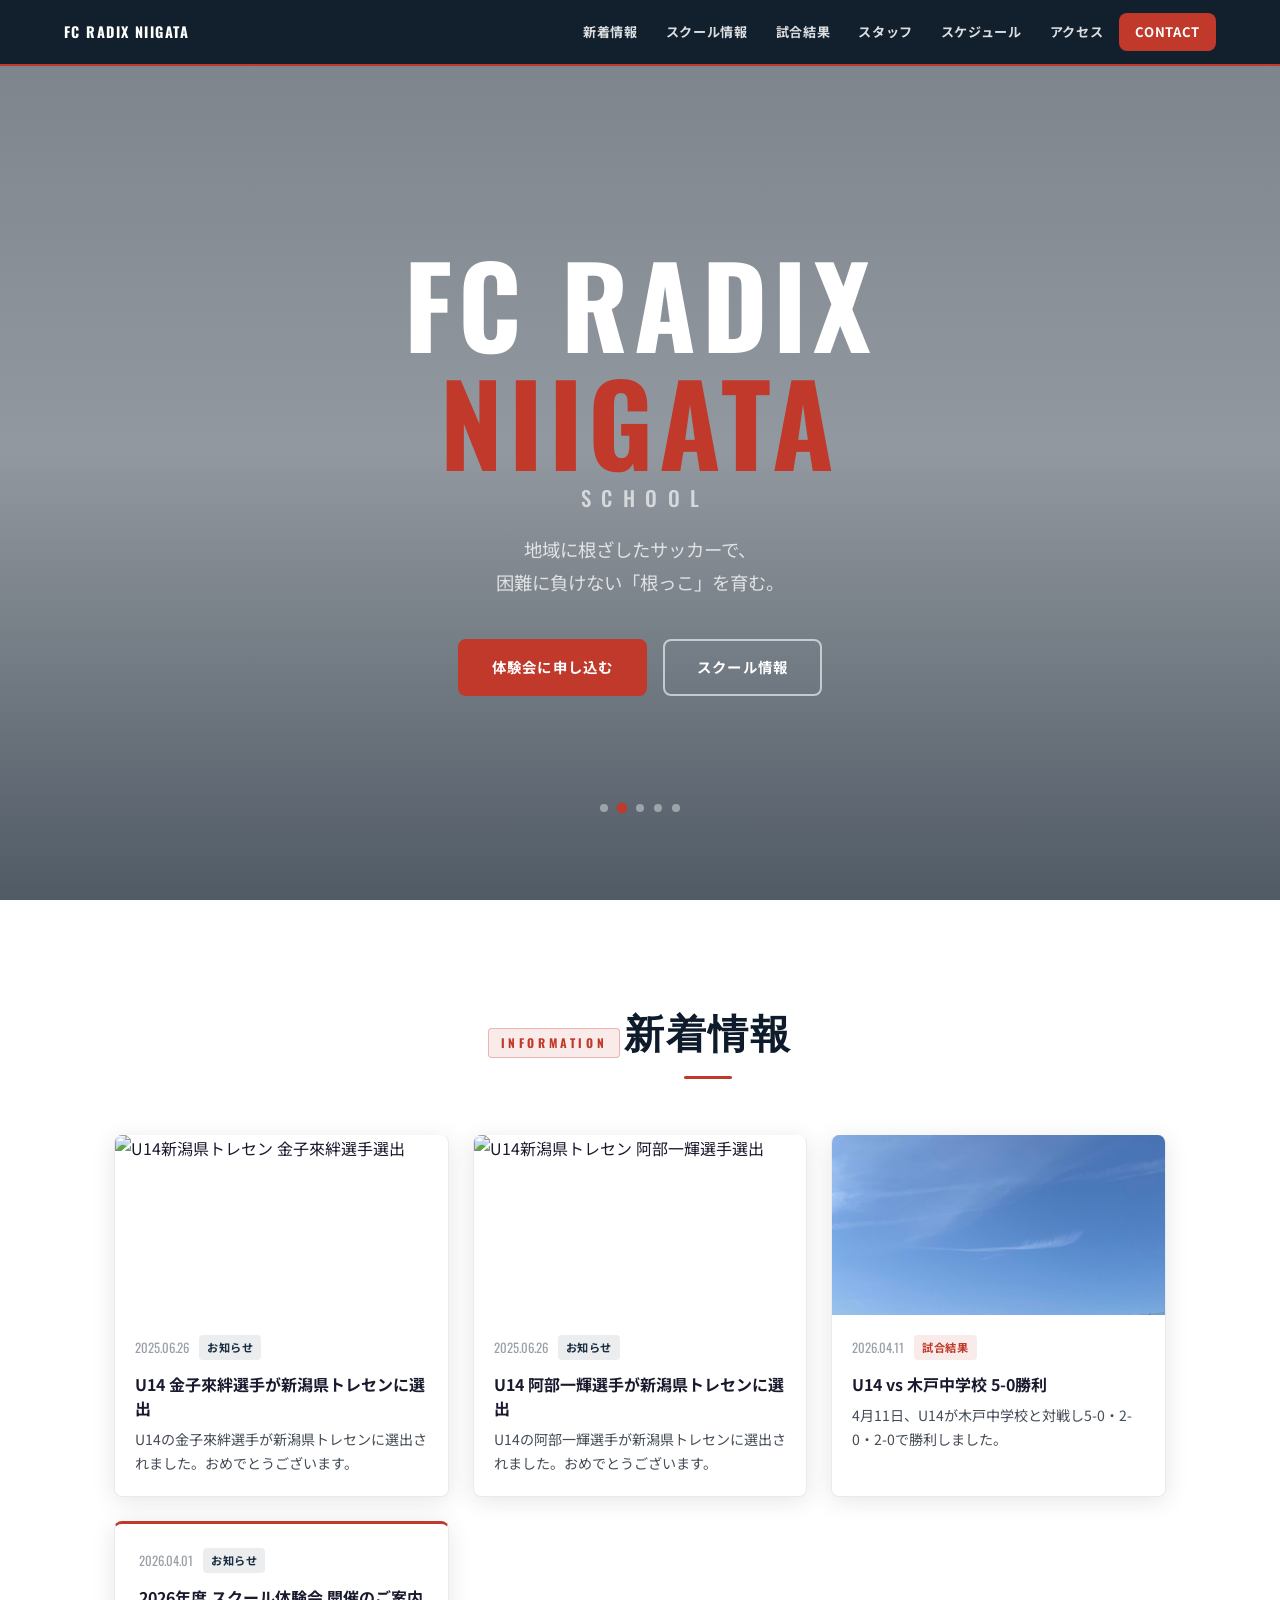
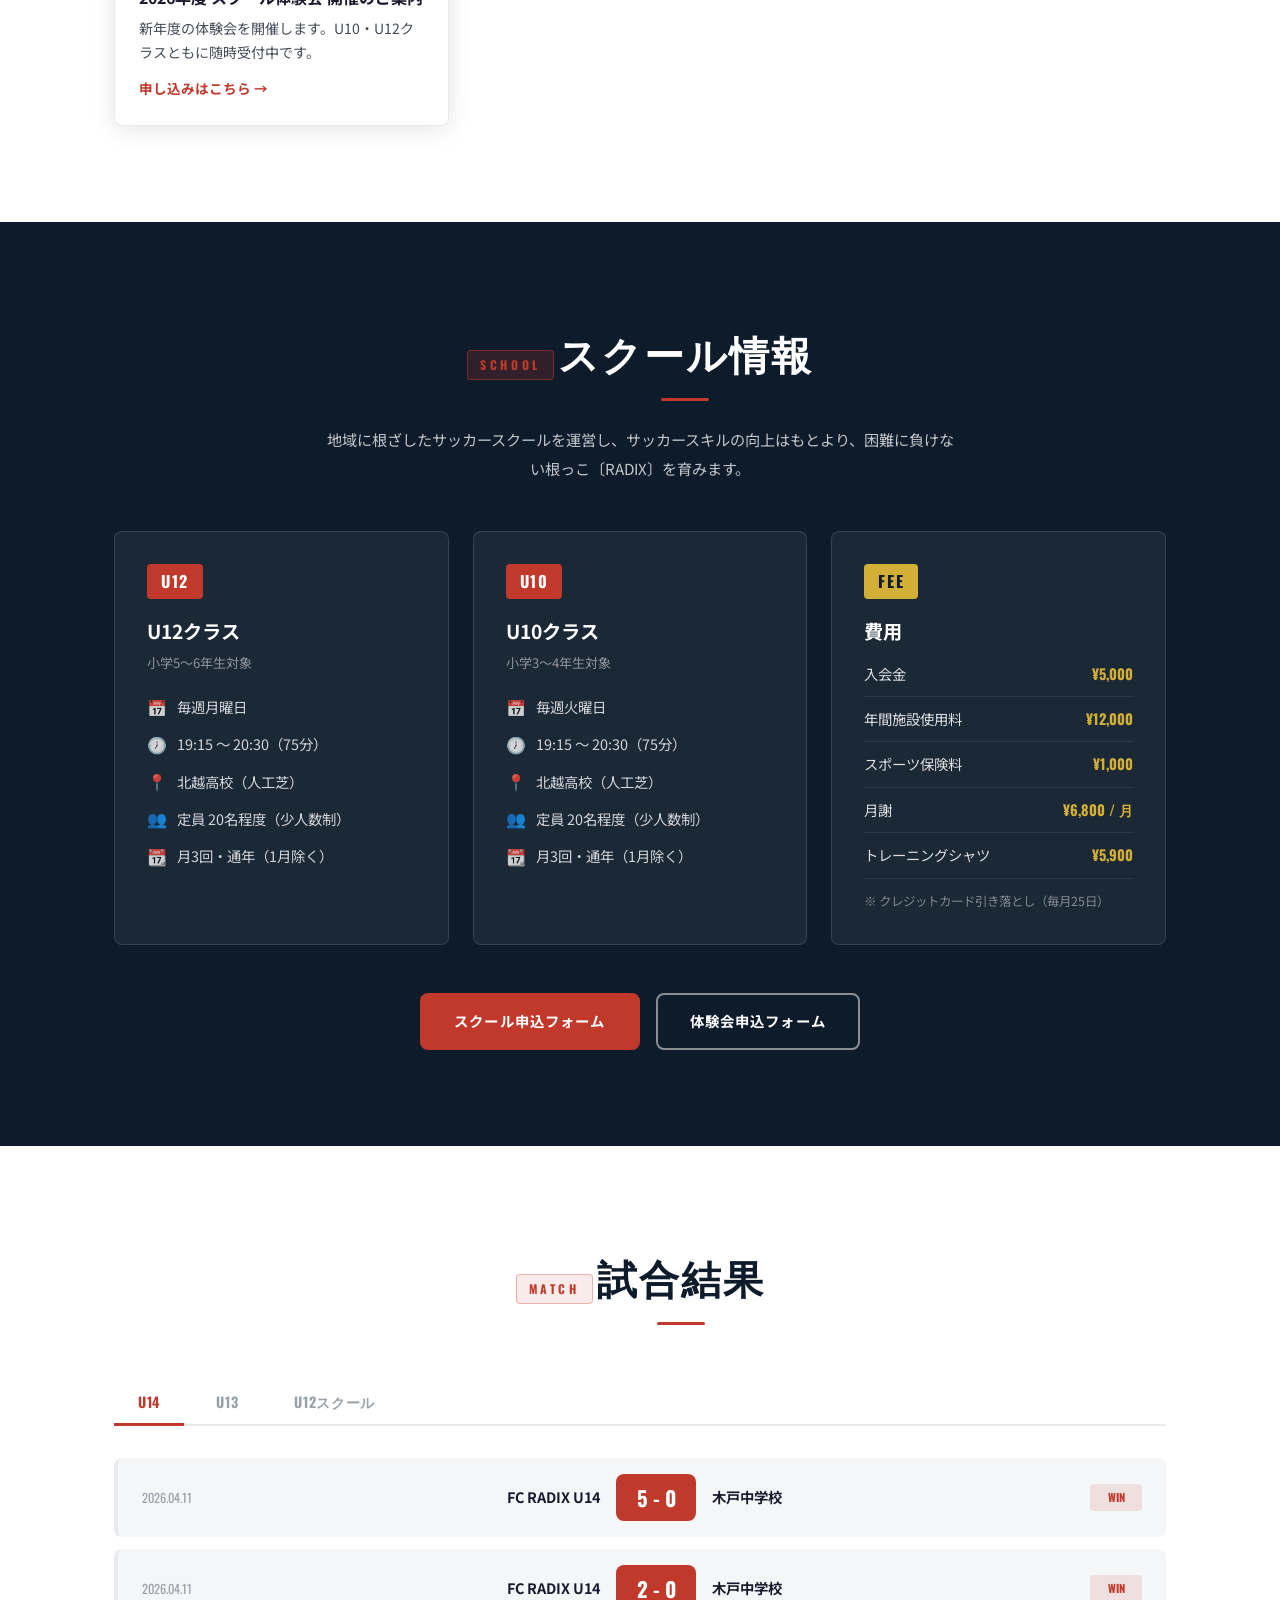
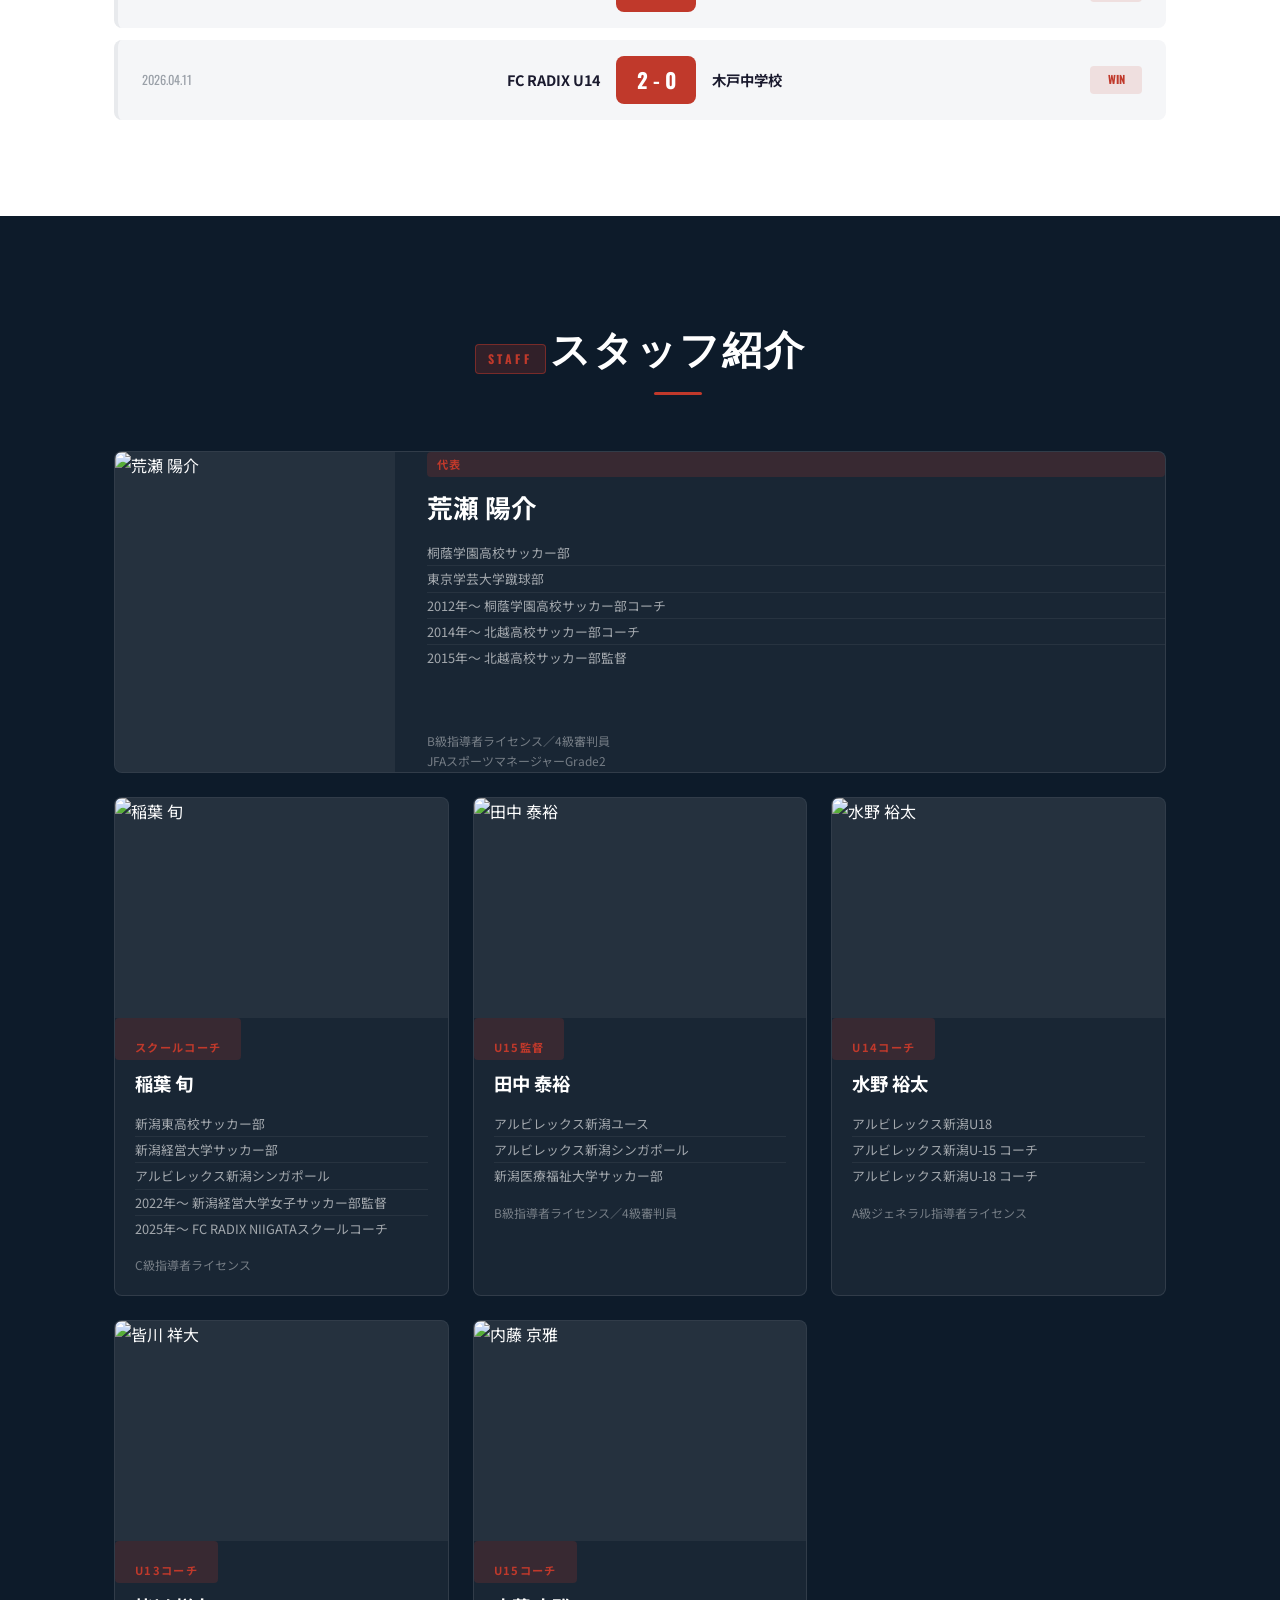
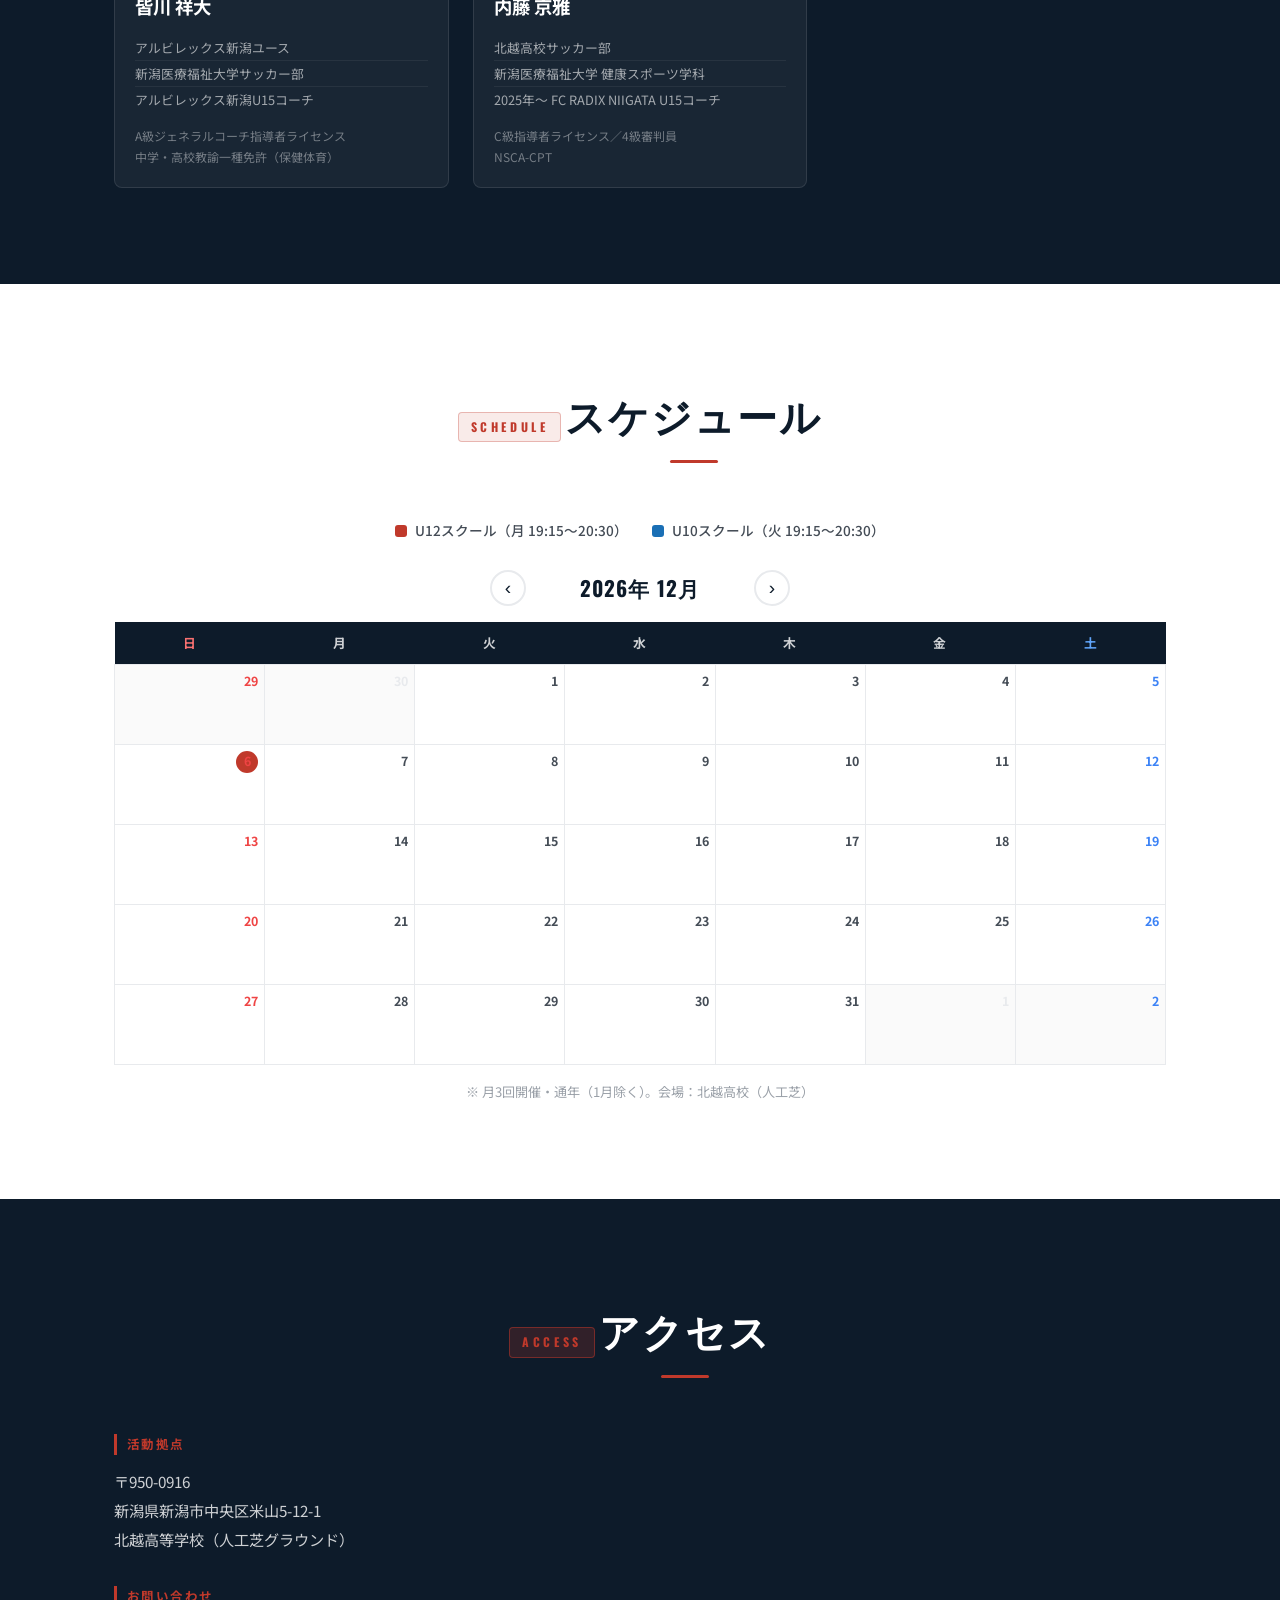
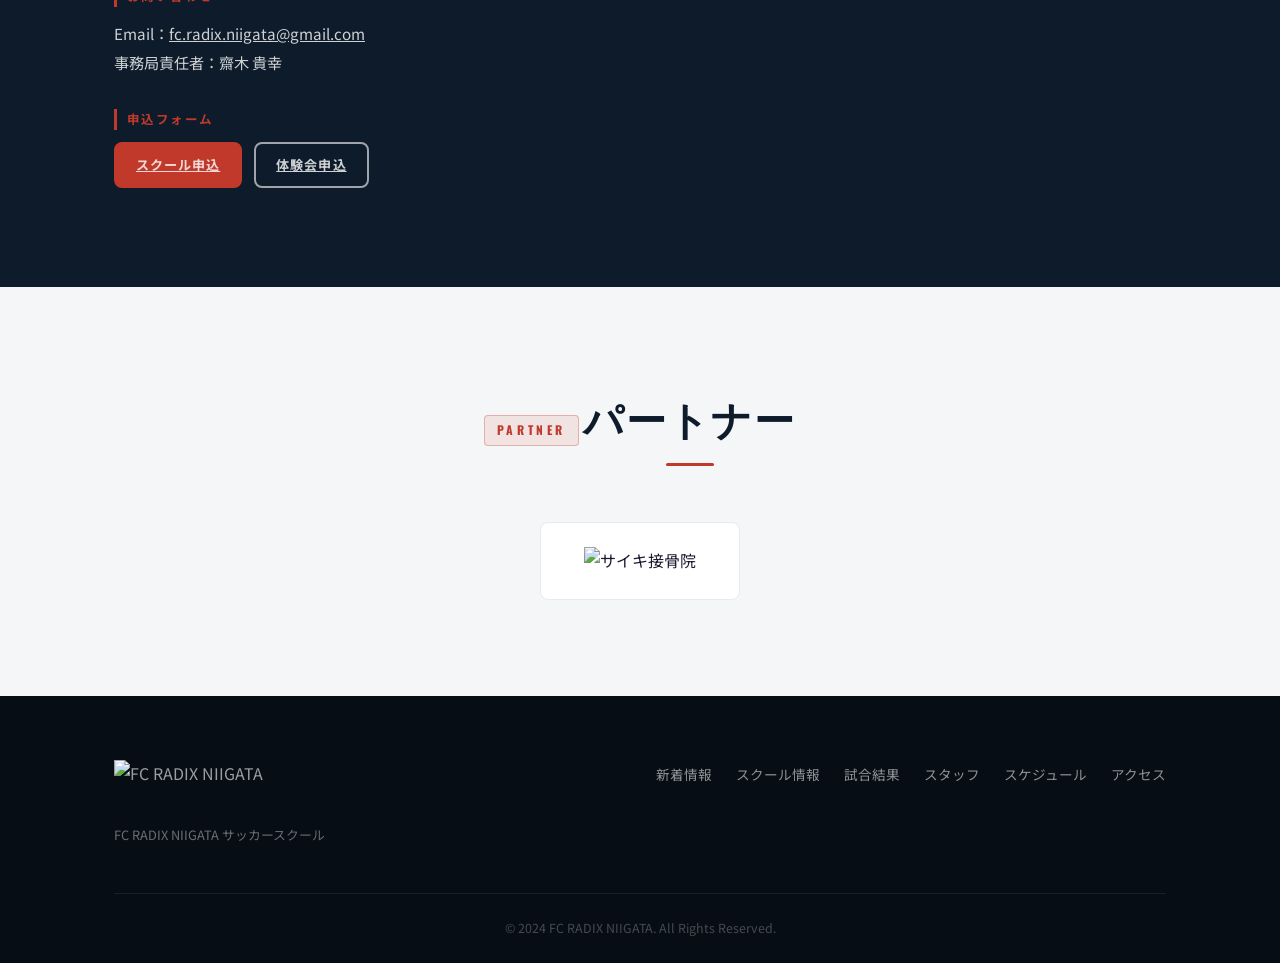
==== index.html @ 2b29c8b7 "Initial commit" ====
<!DOCTYPE html>
<html lang="ja">
<head>
  <meta charset="UTF-8" />
  <meta name="viewport" content="width=device-width, initial-scale=1.0" />

  <!-- ===== Primary SEO ===== -->
  <title>FC RADIX NIIGATA | 新潟市のサッカースクール・ジュニアユース（U10〜U15）</title>
  <meta name="description" content="新潟市中央区（北越高校グラウンド）で活動するサッカークラブ。U10・U12スクール、U13〜U15ジュニアユースを運営。元アルビレックスコーチ陣によるハイレベルな指導。体験会随時受付中。月謝6,800円〜。" />
  <meta name="keywords" content="サッカースクール 新潟, FC RADIX NIIGATA, ジュニアサッカー 新潟市, サッカー 習い事 新潟, U10 U12 サッカー, 新潟市中央区 サッカー, 北越高校 サッカー, ジュニアユース 新潟" />
  <meta name="author" content="FC RADIX NIIGATA" />
  <meta name="robots" content="index, follow" />
  <link rel="canonical" href="https://fcradix-niigata.com/" />

  <!-- ===== OGP (SNS・LINE シェア用) ===== -->
  <meta property="og:type" content="website" />
  <meta property="og:url" content="https://fcradix-niigata.com/" />
  <meta property="og:title" content="FC RADIX NIIGATA | 新潟市のサッカースクール（U10〜U15）" />
  <meta property="og:description" content="新潟市中央区（北越高校グラウンド）で活動するサッカークラブ。元アルビレックスコーチ陣による指導。体験会随時受付中。" />
  <meta property="og:image" content="https://image.sgrum.com/s1836hjdxz/view/hp/0001/0001/0002/20241015155535_295.png" />
  <meta property="og:image:width" content="1200" />
  <meta property="og:image:height" content="630" />
  <meta property="og:site_name" content="FC RADIX NIIGATA" />
  <meta property="og:locale" content="ja_JP" />

  <!-- ===== Twitter Card ===== -->
  <meta name="twitter:card" content="summary_large_image" />
  <meta name="twitter:title" content="FC RADIX NIIGATA | 新潟市のサッカースクール" />
  <meta name="twitter:description" content="新潟市中央区（北越高校グラウンド）で活動。元アルビレックスコーチ陣による指導。体験会受付中。" />
  <meta name="twitter:image" content="https://image.sgrum.com/s1836hjdxz/view/hp/0001/0001/0002/20241015155535_295.png" />

  <!-- ===== 構造化データ (JSON-LD) ===== -->
  <script type="application/ld+json">
  {
    "@context": "https://schema.org",
    "@graph": [
      {
        "@type": "SportsOrganization",
        "@id": "https://fcradix-niigata.com/#organization",
        "name": "FC RADIX NIIGATA",
        "alternateName": "エフシーラディックス新潟",
        "url": "https://fcradix-niigata.com/",
        "logo": {
          "@type": "ImageObject",
          "url": "https://image.sgrum.com/s1836hjdxz/view/hp/0001/0001/0002/20241015155535_295.png"
        },
        "description": "新潟市中央区で活動するサッカークラブ。U10〜U15のスクール・ジュニアユースチームを運営。",
        "sport": "Soccer",
        "foundingDate": "2024",
        "address": {
          "@type": "PostalAddress",
          "streetAddress": "米山5-12-1 北越高等学校（人工芝グラウンド）",
          "addressLocality": "新潟市中央区",
          "addressRegion": "新潟県",
          "postalCode": "950-0916",
          "addressCountry": "JP"
        },
        "email": "fc.radix.niigata@gmail.com",
        "contactPoint": {
          "@type": "ContactPoint",
          "email": "fc.radix.niigata@gmail.com",
          "contactType": "customer service",
          "availableLanguage": "Japanese"
        }
      },
      {
        "@type": "LocalBusiness",
        "@id": "https://fcradix-niigata.com/#school",
        "name": "FC RADIX NIIGATA サッカースクール",
        "description": "小学3〜6年生対象のサッカースクール。U10クラス（火曜）・U12クラス（月曜）。少人数制・月謝6,800円。",
        "image": "https://image.sgrum.com/s1836hjdxz/view/hp/0001/0001/0006/20260317125539_780.jpg",
        "url": "https://fcradix-niigata.com/#school",
        "telephone": "",
        "email": "fc.radix.niigata@gmail.com",
        "address": {
          "@type": "PostalAddress",
          "streetAddress": "米山5-12-1 北越高等学校（人工芝グラウンド）",
          "addressLocality": "新潟市中央区",
          "addressRegion": "新潟県",
          "postalCode": "950-0916",
          "addressCountry": "JP"
        },
        "geo": {
          "@type": "GeoCoordinates",
          "latitude": 37.9160,
          "longitude": 139.0688
        },
        "openingHoursSpecification": [
          {
            "@type": "OpeningHoursSpecification",
            "dayOfWeek": "https://schema.org/Monday",
            "opens": "19:15",
            "closes": "20:30",
            "description": "U12クラス（小学5〜6年生）"
          },
          {
            "@type": "OpeningHoursSpecification",
            "dayOfWeek": "https://schema.org/Tuesday",
            "opens": "19:15",
            "closes": "20:30",
            "description": "U10クラス（小学3〜4年生）"
          }
        ],
        "priceRange": "月謝 ¥6,800〜",
        "currenciesAccepted": "JPY"
      }
    ]
  }
  </script>

  <!-- ===== Performance / Preconnect ===== -->
  <link rel="preconnect" href="https://fonts.googleapis.com" />
  <link rel="preconnect" href="https://fonts.gstatic.com" crossorigin />
  <link rel="preconnect" href="https://image.sgrum.com" />
  <link rel="dns-prefetch" href="https://www.google.com" />
  <link href="https://fonts.googleapis.com/css2?family=Noto+Sans+JP:wght@400;500;700;900&family=Oswald:wght@500;700&display=swap" rel="stylesheet" />
  <link rel="stylesheet" href="style.css" />
</head>
<body>

<!-- ===== HEADER / NAV ===== -->
<header class="site-header" id="top">
  <div class="header-inner">
    <div class="logo">
      <a href="#top">
        <span class="logo-name">FC RADIX NIIGATA</span>
      </a>
    </div>
    <nav class="main-nav" id="mainNav">
      <ul>
        <li><a href="#news">新着情報</a></li>
        <li><a href="#school">スクール情報</a></li>
        <li><a href="#match">試合結果</a></li>
        <li><a href="#staff">スタッフ</a></li>
        <li><a href="#schedule">スケジュール</a></li>
        <li><a href="#access">アクセス</a></li>
        <li><a href="mailto:fc.radix.niigata@gmail.com" class="nav-contact">CONTACT</a></li>
      </ul>
    </nav>
    <button class="hamburger" id="hamburger" aria-label="メニュー">
      <span></span><span></span><span></span>
    </button>
  </div>
</header>

<!-- ===== HERO ===== -->
<section class="hero">
  <!-- スライダー背景 -->
  <div class="hero-slider" id="heroSlider">
    <div class="hero-slide active" style="background-image:url('https://image.sgrum.com/s1836hjdxz/view/hp/0001/0001/0006/20260317125539_780.jpg')"></div>
    <div class="hero-slide" style="background-image:url('https://image.sgrum.com/s1836hjdxz/view/hp/0001/0001/0006/20250502131809_756.jpeg')"></div>
    <div class="hero-slide" style="background-image:url('https://image.sgrum.com/s1836hjdxz/view/hp/0001/0001/0006/20250502132046_526.jpeg')"></div>
    <div class="hero-slide" style="background-image:url('https://image.sgrum.com/s1836hjdxz/view/hp/0001/0001/0002/20260417093535_269.png')"></div>
    <div class="hero-slide" style="background-image:url('https://image.sgrum.com/s1836hjdxz/view/hp/0001/0001/0002/20260415162710_883.png')"></div>
  </div>
  <div class="hero-overlay"></div>
  <div class="hero-content">
    <h1 class="hero-title">FC RADIX<br /><span>NIIGATA</span><em>SCHOOL</em></h1>
    <p class="hero-catch">地域に根ざしたサッカーで、<br />困難に負けない「根っこ」を育む。</p>
    <div class="hero-btns">
      <a href="https://forms.gle/97aUGJjryjZkRctb9" target="_blank" class="btn btn-primary">体験会に申し込む</a>
      <a href="#school" class="btn btn-outline">スクール情報</a>
    </div>
  </div>
  <div class="hero-dots" id="heroDots">
    <button class="hero-dot active" data-index="0"></button>
    <button class="hero-dot" data-index="1"></button>
    <button class="hero-dot" data-index="2"></button>
    <button class="hero-dot" data-index="3"></button>
    <button class="hero-dot" data-index="4"></button>
  </div>
  <div class="hero-scroll">
    <span>SCROLL</span>
    <div class="scroll-line"></div>
  </div>
</section>

<!-- ===== NEWS ===== -->
<section class="section" id="news">
  <div class="container">
    <div class="section-header">
      <span class="section-label">INFORMATION</span>
      <h2 class="section-title">新着情報</h2>
    </div>
    <div class="news-grid">
      <article class="news-card has-img">
        <div class="news-thumb">
          <img src="https://image.sgrum.com/s1836hjdxz/view/notification/0001/0026/0076/20250626111906_059.jpg"
               alt="U14新潟県トレセン 金子來絆選手選出" loading="lazy" />
        </div>
        <div class="news-body">
          <div class="news-meta">
            <time>2025.06.26</time>
            <span class="tag tag-info">お知らせ</span>
          </div>
          <h3>U14 金子來絆選手が新潟県トレセンに選出</h3>
          <p>U14の金子來絆選手が新潟県トレセンに選出されました。おめでとうございます。</p>
        </div>
      </article>
      <article class="news-card has-img">
        <div class="news-thumb">
          <img src="https://image.sgrum.com/s1836hjdxz/view/notification/0001/0026/0075/20250626110746_774.jpg"
               alt="U14新潟県トレセン 阿部一輝選手選出" loading="lazy" />
        </div>
        <div class="news-body">
          <div class="news-meta">
            <time>2025.06.26</time>
            <span class="tag tag-info">お知らせ</span>
          </div>
          <h3>U14 阿部一輝選手が新潟県トレセンに選出</h3>
          <p>U14の阿部一輝選手が新潟県トレセンに選出されました。おめでとうございます。</p>
        </div>
      </article>
      <article class="news-card has-img">
        <div class="news-thumb">
          <img src="match-bg.jpg" alt="試合風景" loading="lazy" />
        </div>
        <div class="news-body">
          <div class="news-meta">
            <time>2026.04.11</time>
            <span class="tag tag-match">試合結果</span>
          </div>
          <h3>U14 vs 木戸中学校 5-0勝利</h3>
          <p>4月11日、U14が木戸中学校と対戦し5-0・2-0・2-0で勝利しました。</p>
        </div>
      </article>
      <article class="news-card featured">
        <div class="news-body">
          <div class="news-meta">
            <time>2026.04.01</time>
            <span class="tag tag-info">お知らせ</span>
          </div>
          <h3>2026年度 スクール体験会 開催のご案内</h3>
          <p>新年度の体験会を開催します。U10・U12クラスともに随時受付中です。</p>
          <a href="https://forms.gle/97aUGJjryjZkRctb9" target="_blank" class="card-link">申し込みはこちら →</a>
        </div>
      </article>
    </div>
  </div>
</section>

<!-- ===== SCHOOL INFO ===== -->
<section class="section section-dark" id="school">
  <div class="container">
    <div class="section-header">
      <span class="section-label">SCHOOL</span>
      <h2 class="section-title">スクール情報</h2>
    </div>
    <p class="section-desc">地域に根ざしたサッカースクールを運営し、サッカースキルの向上はもとより、困難に負けない根っこ〔RADIX〕を育みます。</p>

    <div class="class-grid">
      <!-- U12 -->
      <div class="class-card">
        <div class="class-badge">U12</div>
        <h3>U12クラス</h3>
        <p class="class-target">小学5〜6年生対象</p>
        <ul class="class-detail">
          <li><span class="icon">📅</span> 毎週月曜日</li>
          <li><span class="icon">🕖</span> 19:15 〜 20:30（75分）</li>
          <li><span class="icon">📍</span> 北越高校（人工芝）</li>
          <li><span class="icon">👥</span> 定員 20名程度（少人数制）</li>
          <li><span class="icon">📆</span> 月3回・通年（1月除く）</li>
        </ul>
      </div>
      <!-- U10 -->
      <div class="class-card">
        <div class="class-badge">U10</div>
        <h3>U10クラス</h3>
        <p class="class-target">小学3〜4年生対象</p>
        <ul class="class-detail">
          <li><span class="icon">📅</span> 毎週火曜日</li>
          <li><span class="icon">🕖</span> 19:15 〜 20:30（75分）</li>
          <li><span class="icon">📍</span> 北越高校（人工芝）</li>
          <li><span class="icon">👥</span> 定員 20名程度（少人数制）</li>
          <li><span class="icon">📆</span> 月3回・通年（1月除く）</li>
        </ul>
      </div>
      <!-- 費用 -->
      <div class="class-card fee-card">
        <div class="class-badge badge-gold">FEE</div>
        <h3>費用</h3>
        <table class="fee-table">
          <tr><td>入会金</td><td>¥5,000</td></tr>
          <tr><td>年間施設使用料</td><td>¥12,000</td></tr>
          <tr><td>スポーツ保険料</td><td>¥1,000</td></tr>
          <tr><td>月謝</td><td>¥6,800 / 月</td></tr>
          <tr><td>トレーニングシャツ</td><td>¥5,900</td></tr>
        </table>
        <p class="fee-note">※ クレジットカード引き落とし（毎月25日）</p>
      </div>
    </div>

    <div class="school-cta">
      <a href="https://forms.gle/W3YB9DoB8zr4JfHP9" target="_blank" class="btn btn-primary">スクール申込フォーム</a>
      <a href="https://forms.gle/97aUGJjryjZkRctb9" target="_blank" class="btn btn-outline-light">体験会申込フォーム</a>
    </div>
  </div>
</section>

<!-- ===== MATCH RESULTS ===== -->
<section class="section" id="match">
  <div class="container">
    <div class="section-header">
      <span class="section-label">MATCH</span>
      <h2 class="section-title">試合結果</h2>
    </div>

    <div class="match-tabs">
      <button class="match-tab active" data-team="u14">U14</button>
      <button class="match-tab" data-team="u13">U13</button>
      <button class="match-tab" data-team="u12">U12スクール</button>
    </div>

    <div class="match-list" id="matchList">
      <!-- U14 -->
      <div class="match-group active" data-team="u14">
        <div class="match-item">
          <div class="match-date">2026.04.11</div>
          <div class="match-info">
            <span class="match-home">FC RADIX U14</span>
            <div class="match-score win">5 - 0</div>
            <span class="match-away">木戸中学校</span>
          </div>
          <span class="match-result win">WIN</span>
        </div>
        <div class="match-item">
          <div class="match-date">2026.04.11</div>
          <div class="match-info">
            <span class="match-home">FC RADIX U14</span>
            <div class="match-score win">2 - 0</div>
            <span class="match-away">木戸中学校</span>
          </div>
          <span class="match-result win">WIN</span>
        </div>
        <div class="match-item">
          <div class="match-date">2026.04.11</div>
          <div class="match-info">
            <span class="match-home">FC RADIX U14</span>
            <div class="match-score win">2 - 0</div>
            <span class="match-away">木戸中学校</span>
          </div>
          <span class="match-result win">WIN</span>
        </div>
      </div>

      <!-- U13 -->
      <div class="match-group" data-team="u13">
        <div class="match-item">
          <div class="match-date">2026.04.04</div>
          <div class="match-info">
            <span class="match-home">FC RADIX U13</span>
            <div class="match-score draw">0 - 0</div>
            <span class="match-away">FC内野</span>
          </div>
          <span class="match-result draw">DRAW</span>
        </div>
        <div class="match-item">
          <div class="match-date">2026.04.04</div>
          <div class="match-info">
            <span class="match-home">FC RADIX U13</span>
            <div class="match-score win">4 - 0</div>
            <span class="match-away">FC内野</span>
          </div>
          <span class="match-result win">WIN</span>
        </div>
        <div class="match-item">
          <div class="match-date">2026.04.04</div>
          <div class="match-info">
            <span class="match-home">FC RADIX U13</span>
            <div class="match-score win">2 - 0</div>
            <span class="match-away">FC内野</span>
          </div>
          <span class="match-result win">WIN</span>
        </div>
        <div class="match-item">
          <div class="match-date">2026.04.04</div>
          <div class="match-info">
            <span class="match-home">FC RADIX U13</span>
            <div class="match-score win">1 - 0</div>
            <span class="match-away">FC内野</span>
          </div>
          <span class="match-result win">WIN</span>
        </div>
      </div>

      <!-- U12スクール -->
      <div class="match-group" data-team="u12">
        <p class="no-data">近日中に更新予定です。</p>
      </div>
    </div>
  </div>
</section>

<!-- ===== STAFF ===== -->
<section class="section section-dark" id="staff">
  <div class="container">
    <div class="section-header">
      <span class="section-label">STAFF</span>
      <h2 class="section-title">スタッフ紹介</h2>
    </div>
    <div class="staff-grid">

      <!-- 荒瀬 陽介（代表・メイン） -->
      <div class="staff-card staff-featured">
        <div class="staff-photo">
          <img src="https://image.sgrum.com/s1836hjdxz/view/staffprof/0001/0001/0017/20250227171830_973.jpg"
               alt="荒瀬 陽介" loading="lazy" />
        </div>
        <div class="staff-badge">代表</div>
        <h3 class="staff-name">荒瀬 陽介</h3>
        <ul class="staff-detail">
          <li>桐蔭学園高校サッカー部</li>
          <li>東京学芸大学蹴球部</li>
          <li>2012年〜 桐蔭学園高校サッカー部コーチ</li>
          <li>2014年〜 北越高校サッカー部コーチ</li>
          <li>2015年〜 北越高校サッカー部監督</li>
        </ul>
        <p class="staff-license">B級指導者ライセンス／4級審判員<br>JFAスポーツマネージャーGrade2</p>
      </div>

      <!-- 稲葉 旬 -->
      <div class="staff-card">
        <div class="staff-photo">
          <img src="https://image.sgrum.com/s1836hjdxz/view/staffprof/0001/0001/0016/20250327130112_688.jpeg"
               alt="稲葉 旬" loading="lazy" />
        </div>
        <div class="staff-badge">スクールコーチ</div>
        <h3 class="staff-name">稲葉 旬</h3>
        <ul class="staff-detail">
          <li>新潟東高校サッカー部</li>
          <li>新潟経営大学サッカー部</li>
          <li>アルビレックス新潟シンガポール</li>
          <li>2022年〜 新潟経営大学女子サッカー部監督</li>
          <li>2025年〜 FC RADIX NIIGATAスクールコーチ</li>
        </ul>
        <p class="staff-license">C級指導者ライセンス</p>
      </div>

      <!-- 田中 泰裕 -->
      <div class="staff-card">
        <div class="staff-photo">
          <img src="https://image.sgrum.com/s1836hjdxz/view/staffprof/0001/0001/0006/20260317141235_588.jpg"
               alt="田中 泰裕" loading="lazy" />
        </div>
        <div class="staff-badge">U15監督</div>
        <h3 class="staff-name">田中 泰裕</h3>
        <ul class="staff-detail">
          <li>アルビレックス新潟ユース</li>
          <li>アルビレックス新潟シンガポール</li>
          <li>新潟医療福祉大学サッカー部</li>
        </ul>
        <p class="staff-license">B級指導者ライセンス／4級審判員</p>
      </div>

      <!-- 水野 裕太 -->
      <div class="staff-card">
        <div class="staff-photo">
          <img src="https://image.sgrum.com/s1836hjdxz/view/staffprof/0001/0001/0019/20260415155814_299.png"
               alt="水野 裕太" loading="lazy" />
        </div>
        <div class="staff-badge">U14コーチ</div>
        <h3 class="staff-name">水野 裕太</h3>
        <ul class="staff-detail">
          <li>アルビレックス新潟U18</li>
          <li>アルビレックス新潟U-15 コーチ</li>
          <li>アルビレックス新潟U-18 コーチ</li>
        </ul>
        <p class="staff-license">A級ジェネラル指導者ライセンス</p>
      </div>

      <!-- 皆川 祥大 -->
      <div class="staff-card">
        <div class="staff-photo">
          <img src="https://image.sgrum.com/s1836hjdxz/view/staffprof/0001/0001/0015/20250327125926_780.jpeg"
               alt="皆川 祥大" loading="lazy" />
        </div>
        <div class="staff-badge">U13コーチ</div>
        <h3 class="staff-name">皆川 祥大</h3>
        <ul class="staff-detail">
          <li>アルビレックス新潟ユース</li>
          <li>新潟医療福祉大学サッカー部</li>
          <li>アルビレックス新潟U15コーチ</li>
        </ul>
        <p class="staff-license">A級ジェネラルコーチ指導者ライセンス<br>中学・高校教諭一種免許（保健体育）</p>
      </div>

      <!-- 内藤 京雅 -->
      <div class="staff-card">
        <div class="staff-photo">
          <img src="https://image.sgrum.com/s1836hjdxz/view/staffprof/0001/0001/0011/20250327130024_741.jpeg"
               alt="内藤 京雅" loading="lazy" />
        </div>
        <div class="staff-badge">U15コーチ</div>
        <h3 class="staff-name">内藤 京雅</h3>
        <ul class="staff-detail">
          <li>北越高校サッカー部</li>
          <li>新潟医療福祉大学 健康スポーツ学科</li>
          <li>2025年〜 FC RADIX NIIGATA U15コーチ</li>
        </ul>
        <p class="staff-license">C級指導者ライセンス／4級審判員<br>NSCA-CPT</p>
      </div>

    </div>
  </div>
</section>

<!-- ===== SCHEDULE ===== -->
<section class="section" id="schedule">
  <div class="container">
    <div class="section-header">
      <span class="section-label">SCHEDULE</span>
      <h2 class="section-title">スケジュール</h2>
    </div>

    <!-- 凡例 -->
    <div class="cal-legend">
      <span class="cal-legend-item u12"><span class="cal-dot"></span>U12スクール（月 19:15〜20:30）</span>
      <span class="cal-legend-item u10"><span class="cal-dot"></span>U10スクール（火 19:15〜20:30）</span>
    </div>

    <!-- カレンダーヘッダー -->
    <div class="cal-header">
      <button class="cal-nav" id="calPrev">&#8249;</button>
      <h3 class="cal-month-label" id="calMonthLabel"></h3>
      <button class="cal-nav" id="calNext">&#8250;</button>
    </div>

    <!-- カレンダー本体 -->
    <div class="cal-wrap">
      <table class="cal-table" id="calTable">
        <thead>
          <tr>
            <th class="sun">日</th><th>月</th><th>火</th>
            <th>水</th><th>木</th><th>金</th><th class="sat">土</th>
          </tr>
        </thead>
        <tbody id="calBody"></tbody>
      </table>
      <div id="calLoading" class="cal-loading">読み込み中…</div>
    </div>

    <p class="schedule-note">※ 月3回開催・通年（1月除く）。会場：北越高校（人工芝）</p>
  </div>
</section>

<!-- ===== ACCESS ===== -->
<section class="section section-dark" id="access">
  <div class="container">
    <div class="section-header">
      <span class="section-label">ACCESS</span>
      <h2 class="section-title">アクセス</h2>
    </div>
    <div class="access-grid">
      <div class="access-info">
        <div class="access-block">
          <h3>活動拠点</h3>
          <address>
            〒950-0916<br />
            新潟県新潟市中央区米山5-12-1<br />
            北越高等学校（人工芝グラウンド）
          </address>
        </div>
        <div class="access-block">
          <h3>お問い合わせ</h3>
          <p>
            Email：<a href="mailto:fc.radix.niigata@gmail.com">fc.radix.niigata@gmail.com</a><br />
            事務局責任者：齋木 貴幸
          </p>
        </div>
        <div class="access-block">
          <h3>申込フォーム</h3>
          <div class="access-btns">
            <a href="https://forms.gle/W3YB9DoB8zr4JfHP9" target="_blank" class="btn btn-primary btn-sm">スクール申込</a>
            <a href="https://forms.gle/97aUGJjryjZkRctb9" target="_blank" class="btn btn-outline btn-sm">体験会申込</a>
          </div>
        </div>
      </div>
      <div class="access-map">
        <iframe
          src="https://www.google.com/maps/embed?pb=!1m18!1m12!1m3!1d3123.2!2d139.0688!3d37.9160!2m3!1f0!2f0!3f0!3m2!1i1024!2i768!4f13.1!3m3!1m2!1s0x5ff4fcf2e8c4e9f5%3A0x0!2z5YyX6LaK6auY562J5a2Q5qCh!5e0!3m2!1sja!2sjp!4v1"
          width="100%" height="350" style="border:0;" allowfullscreen="" loading="lazy"
          referrerpolicy="no-referrer-when-downgrade"
          title="北越高校 地図">
        </iframe>
      </div>
    </div>
  </div>
</section>

<!-- ===== SPONSOR ===== -->
<section class="section sponsor-section">
  <div class="container">
    <div class="section-header">
      <span class="section-label">PARTNER</span>
      <h2 class="section-title">パートナー</h2>
    </div>
    <div class="sponsor-grid">
      <a href="#" class="sponsor-item">
        <img src="https://image.sgrum.com/s1836hjdxz/view/hp/0001/0001/0002/20250209211426_714.png"
             alt="サイキ接骨院" loading="lazy" />
      </a>
    </div>
  </div>
</section>

<!-- ===== FOOTER ===== -->
<footer class="site-footer">
  <div class="container">
    <div class="footer-inner">
      <div class="footer-logo">
        <img src="https://image.sgrum.com/s1836hjdxz/view/hp/0001/0001/0002/20241015155535_295.png"
             alt="FC RADIX NIIGATA" class="footer-logo-img" />
        <p>FC RADIX NIIGATA サッカースクール</p>
      </div>
      <nav class="footer-nav">
        <ul>
          <li><a href="#news">新着情報</a></li>
          <li><a href="#school">スクール情報</a></li>
          <li><a href="#match">試合結果</a></li>
          <li><a href="#staff">スタッフ</a></li>
          <li><a href="#schedule">スケジュール</a></li>
          <li><a href="#access">アクセス</a></li>
        </ul>
      </nav>
    </div>
    <div class="footer-bottom">
      <p>&copy; 2024 FC RADIX NIIGATA. All Rights Reserved.</p>
    </div>
  </div>
</footer>

<a href="#top" class="back-to-top" id="backToTop">▲</a>

<script src="schedule-data.js"></script>
<script src="script.js"></script>
</body>
</html>
---- style.css ----
/* ===== RESET & BASE ===== */
*, *::before, *::after { box-sizing: border-box; margin: 0; padding: 0; }

:root {
  --red:     #c0392b;
  --red-dark:#a93226;
  --navy:    #0d1b2a;
  --navy-mid:#1a2e42;
  --white:   #ffffff;
  --gray-100:#f5f6f8;
  --gray-200:#e8eaed;
  --gray-400:#9aa0a8;
  --gray-700:#444c56;
  --text:    #1a1a2e;
  --gold:    #d4af37;
  --font-en: 'Oswald', sans-serif;
  --font-ja: 'Noto Sans JP', sans-serif;
  --radius:  8px;
  --shadow:  0 4px 24px rgba(0,0,0,.10);
  --transition: .25s ease;
}

html { scroll-behavior: smooth; }

body {
  font-family: var(--font-ja);
  color: var(--text);
  background: var(--white);
  line-height: 1.7;
  overflow-x: hidden;
}

a { color: inherit; text-decoration: none; }
img { display: block; max-width: 100%; }
address { font-style: normal; }

/* ===== HEADER ===== */
.site-header {
  position: fixed;
  top: 0; left: 0; right: 0;
  z-index: 1000;
  background: rgba(13,27,42,.95);
  backdrop-filter: blur(8px);
  border-bottom: 2px solid var(--red);
}

.header-inner {
  max-width: 1200px;
  margin: 0 auto;
  padding: 0 24px;
  height: 64px;
  display: flex;
  align-items: center;
  justify-content: space-between;
}

.logo a {
  display: flex;
  flex-direction: column;
  line-height: 1.2;
  gap: 1px;
}
.logo-name {
  font-family: var(--font-en);
  font-size: .85rem;
  font-weight: 700;
  color: var(--white);
  letter-spacing: .08em;
}
.logo-name {
  font-family: var(--font-en);
  font-size: .9rem;
  font-weight: 700;
  color: var(--white);
  letter-spacing: .1em;
}

.main-nav ul {
  display: flex;
  gap: 4px;
  list-style: none;
}
.main-nav a {
  display: block;
  padding: 8px 12px;
  font-size: .82rem;
  font-weight: 700;
  color: rgba(255,255,255,.85);
  letter-spacing: .05em;
  border-radius: var(--radius);
  transition: color var(--transition), background var(--transition);
}
.main-nav a:hover { color: var(--white); background: rgba(255,255,255,.08); }
.nav-contact {
  background: var(--red) !important;
  color: var(--white) !important;
  padding: 8px 16px !important;
}
.nav-contact:hover { background: var(--red-dark) !important; }

.hamburger {
  display: none;
  flex-direction: column;
  gap: 5px;
  background: none;
  border: none;
  cursor: pointer;
  padding: 8px;
}
.hamburger span {
  display: block;
  width: 24px;
  height: 2px;
  background: var(--white);
  border-radius: 2px;
  transition: var(--transition);
}

/* ===== HERO ===== */
.hero {
  position: relative;
  min-height: 100vh;
  display: flex;
  align-items: center;
  justify-content: center;
  overflow: hidden;
}

/* スライダー */
.hero-slider { position: absolute; inset: 0; }
.hero-slide {
  position: absolute;
  inset: 0;
  background-size: cover;
  background-position: center;
  opacity: 0;
  transition: opacity 1.2s ease;
}
.hero-slide.active { opacity: 1; }

.hero-overlay {
  position: absolute;
  inset: 0;
  background: linear-gradient(
    to bottom,
    rgba(13,27,42,.55) 0%,
    rgba(13,27,42,.45) 50%,
    rgba(13,27,42,.72) 100%
  );
  z-index: 1;
}

/* ドットナビ */
.hero-dots {
  position: absolute;
  bottom: 88px;
  left: 50%;
  transform: translateX(-50%);
  display: flex;
  gap: 10px;
  z-index: 3;
}
.hero-dot {
  width: 8px; height: 8px;
  border-radius: 50%;
  border: none;
  background: rgba(255,255,255,.4);
  cursor: pointer;
  padding: 0;
  transition: background var(--transition), transform var(--transition);
}
.hero-dot.active { background: var(--red); transform: scale(1.3); }

.hero-content {
  position: relative;
  z-index: 2;
  text-align: center;
  padding: 100px 24px 60px;
}

.hero-emblem {
  width: 110px;
  height: auto;
  margin: 0 auto 20px;
  filter: drop-shadow(0 4px 16px rgba(0,0,0,.5));
  animation: emblemFade 1s ease forwards;
}
@keyframes emblemFade {
  from { opacity: 0; transform: scale(.9); }
  to   { opacity: 1; transform: scale(1); }
}

.hero-sub {
  font-size: .8rem;
  font-weight: 700;
  letter-spacing: .3em;
  color: var(--red);
  text-transform: uppercase;
  margin-bottom: 16px;
}

.hero-title {
  font-family: var(--font-en);
  font-size: clamp(3.5rem, 10vw, 7rem);
  font-weight: 700;
  line-height: 1.05;
  color: var(--white);
  letter-spacing: .05em;
  margin-bottom: 8px;
}
.hero-title span {
  color: var(--red);
  display: block;
}
.hero-title em {
  display: block;
  font-style: normal;
  font-size: clamp(.9rem, 2vw, 1.3rem);
  font-weight: 500;
  letter-spacing: .5em;
  color: rgba(255,255,255,.65);
  margin-top: 8px;
  text-indent: .5em;
}

.hero-catch {
  font-size: clamp(.95rem, 2vw, 1.15rem);
  color: rgba(255,255,255,.75);
  margin: 24px auto 40px;
  max-width: 480px;
  line-height: 1.8;
}

.hero-btns {
  display: flex;
  gap: 16px;
  justify-content: center;
  flex-wrap: wrap;
}

.hero-scroll {
  position: absolute;
  bottom: 32px;
  left: 50%;
  transform: translateX(-50%);
  display: flex;
  flex-direction: column;
  align-items: center;
  gap: 8px;
  color: rgba(255,255,255,.4);
  font-size: .7rem;
  letter-spacing: .2em;
}
.scroll-line {
  width: 1px;
  height: 48px;
  background: linear-gradient(to bottom, rgba(255,255,255,.4), transparent);
  animation: scrollPulse 2s ease-in-out infinite;
}
@keyframes scrollPulse {
  0%, 100% { opacity: .4; transform: scaleY(1); }
  50% { opacity: 1; transform: scaleY(.7); }
}

/* ===== BUTTONS ===== */
.btn {
  display: inline-flex;
  align-items: center;
  justify-content: center;
  padding: 14px 32px;
  font-size: .9rem;
  font-weight: 700;
  letter-spacing: .08em;
  border-radius: var(--radius);
  border: 2px solid transparent;
  cursor: pointer;
  transition: all var(--transition);
}
.btn-primary { background: var(--red); color: var(--white); border-color: var(--red); }
.btn-primary:hover { background: var(--red-dark); border-color: var(--red-dark); transform: translateY(-2px); box-shadow: 0 8px 24px rgba(192,57,43,.4); }
.btn-outline { background: transparent; color: var(--white); border-color: rgba(255,255,255,.6); }
.btn-outline:hover { background: rgba(255,255,255,.1); border-color: var(--white); }
.btn-outline-light { background: transparent; color: var(--white); border-color: rgba(255,255,255,.5); }
.btn-outline-light:hover { background: rgba(255,255,255,.1); }
.btn-sm { padding: 10px 20px; font-size: .82rem; }

/* ===== SECTIONS ===== */
.section { padding: 96px 0; }
.section.has-hero-img { padding-top: 0; }
.section-dark { background: var(--navy); color: var(--white); }

.container { max-width: 1100px; margin: 0 auto; padding: 0 24px; }

.section-header { text-align: center; margin-bottom: 56px; }
.section-label {
  display: inline-block;
  font-family: var(--font-en);
  font-size: .75rem;
  font-weight: 700;
  letter-spacing: .3em;
  color: var(--red);
  background: rgba(192,57,43,.1);
  border: 1px solid rgba(192,57,43,.3);
  border-radius: 4px;
  padding: 4px 12px;
  margin-bottom: 12px;
}
.section-dark .section-label { background: rgba(192,57,43,.2); border-color: rgba(192,57,43,.5); }
.section-title {
  font-family: var(--font-en);
  font-size: clamp(1.8rem, 4vw, 2.5rem);
  font-weight: 700;
  letter-spacing: .05em;
  color: var(--navy);
  position: relative;
  display: inline-block;
}
.section-dark .section-title { color: var(--white); }
.section-title::after {
  content: '';
  display: block;
  width: 48px;
  height: 3px;
  background: var(--red);
  margin: 12px auto 0;
  border-radius: 2px;
}

.section-desc {
  text-align: center;
  max-width: 640px;
  margin: -32px auto 48px;
  color: rgba(255,255,255,.75);
  font-size: .95rem;
  line-height: 1.9;
}

/* ===== NEWS ===== */
.news-grid {
  display: grid;
  grid-template-columns: repeat(auto-fill, minmax(280px, 1fr));
  gap: 24px;
}

.news-card {
  background: var(--white);
  border: 1px solid var(--gray-200);
  border-radius: var(--radius);
  overflow: hidden;
  box-shadow: var(--shadow);
  transition: transform var(--transition), box-shadow var(--transition);
  border-top: 3px solid var(--gray-200);
  display: flex;
  flex-direction: column;
}
.news-card:hover { transform: translateY(-4px); box-shadow: 0 12px 32px rgba(0,0,0,.12); }
.news-card.featured { border-top-color: var(--red); }

/* 画像付きカード */
.news-card.has-img { border-top: none; }
.news-card.has-img .news-thumb {
  width: 100%;
  height: 180px;
  overflow: hidden;
  flex-shrink: 0;
}
.news-card.has-img .news-thumb img {
  width: 100%; height: 100%;
  object-fit: cover;
  transition: transform .4s ease;
}
.news-card.has-img:hover .news-thumb img { transform: scale(1.05); }
.news-body { padding: 20px; }
.news-card:not(.has-img) .news-body { padding: 24px; }

.news-meta { display: flex; align-items: center; gap: 10px; margin-bottom: 12px; }
.news-meta time { font-size: .8rem; color: var(--gray-400); font-family: var(--font-en); }
.tag {
  font-size: .7rem;
  font-weight: 700;
  padding: 3px 8px;
  border-radius: 4px;
  letter-spacing: .05em;
}
.tag-match { background: rgba(192,57,43,.1); color: var(--red); }
.tag-info  { background: rgba(13,27,42,.08); color: var(--navy-mid); }

.news-body h3 { font-size: 1rem; font-weight: 700; margin-bottom: 8px; line-height: 1.5; }
.news-body p  { font-size: .88rem; color: var(--gray-700); line-height: 1.7; }
.card-link { display: inline-block; margin-top: 12px; font-size: .85rem; font-weight: 700; color: var(--red); }

/* ===== SCHOOL ===== */
.class-grid {
  display: grid;
  grid-template-columns: repeat(auto-fill, minmax(300px, 1fr));
  gap: 24px;
  margin-bottom: 48px;
}

.class-card {
  background: rgba(255,255,255,.06);
  border: 1px solid rgba(255,255,255,.12);
  border-radius: var(--radius);
  padding: 32px;
  position: relative;
}
.class-badge {
  display: inline-block;
  font-family: var(--font-en);
  font-size: 1rem;
  font-weight: 700;
  background: var(--red);
  color: var(--white);
  padding: 4px 14px;
  border-radius: 4px;
  margin-bottom: 16px;
  letter-spacing: .1em;
}
.badge-gold { background: var(--gold); color: var(--navy); }

.class-card h3 { font-size: 1.2rem; font-weight: 700; color: var(--white); margin-bottom: 4px; }
.class-target { font-size: .82rem; color: rgba(255,255,255,.5); margin-bottom: 20px; }
.class-detail { list-style: none; display: flex; flex-direction: column; gap: 10px; }
.class-detail li {
  display: flex;
  align-items: center;
  gap: 10px;
  font-size: .9rem;
  color: rgba(255,255,255,.8);
}
.icon { font-size: 1rem; flex-shrink: 0; }

.fee-table { width: 100%; border-collapse: collapse; }
.fee-table tr { border-bottom: 1px solid rgba(255,255,255,.08); }
.fee-table td { padding: 10px 0; font-size: .9rem; color: rgba(255,255,255,.85); }
.fee-table td:last-child { text-align: right; font-weight: 700; color: var(--gold); font-family: var(--font-en); }
.fee-note { font-size: .78rem; color: rgba(255,255,255,.45); margin-top: 12px; }

.school-cta { display: flex; gap: 16px; justify-content: center; flex-wrap: wrap; }

/* ===== MATCH ===== */
.match-hero {
  position: relative;
  height: 280px;
  overflow: hidden;
  margin-bottom: 48px;
}
.match-hero img {
  width: 100%;
  height: 100%;
  object-fit: cover;
  object-position: center 60%;
}
.match-hero-overlay {
  position: absolute;
  inset: 0;
  background: linear-gradient(to bottom, rgba(13,27,42,.3) 0%, rgba(13,27,42,.65) 100%);
  display: flex;
  flex-direction: column;
  align-items: center;
  justify-content: center;
  gap: 10px;
}
.match-hero-overlay .section-label {
  background: rgba(192,57,43,.25);
  border-color: rgba(192,57,43,.6);
  color: #fff;
}
.match-hero-title {
  font-family: var(--font-en);
  font-size: clamp(2rem, 5vw, 3rem);
  font-weight: 700;
  color: var(--white);
  letter-spacing: .08em;
}
.match-hero-title::after {
  content: '';
  display: block;
  width: 48px;
  height: 3px;
  background: var(--red);
  margin: 10px auto 0;
  border-radius: 2px;
}

/* section内のcontainerは上のpadding不要 */
#match > .container { padding-top: 0; }


.match-tabs {
  display: flex;
  gap: 8px;
  margin-bottom: 32px;
  border-bottom: 2px solid var(--gray-200);
  padding-bottom: 0;
}
.match-tab {
  padding: 10px 24px;
  font-size: .88rem;
  font-weight: 700;
  font-family: var(--font-en);
  letter-spacing: .05em;
  background: none;
  border: none;
  border-bottom: 3px solid transparent;
  margin-bottom: -2px;
  cursor: pointer;
  color: var(--gray-400);
  transition: color var(--transition), border-color var(--transition);
}
.match-tab:hover { color: var(--text); }
.match-tab.active { color: var(--red); border-bottom-color: var(--red); }

.match-group { display: none; flex-direction: column; gap: 12px; }
.match-group.active { display: flex; }

.match-item {
  display: flex;
  align-items: center;
  gap: 16px;
  padding: 16px 24px;
  background: var(--gray-100);
  border-radius: var(--radius);
  border-left: 4px solid var(--gray-200);
  transition: border-color var(--transition);
}
.match-item:hover { border-left-color: var(--red); }

.match-date { font-family: var(--font-en); font-size: .78rem; color: var(--gray-400); min-width: 80px; }
.match-info { flex: 1; display: flex; align-items: center; gap: 16px; }
.match-home, .match-away { font-size: .9rem; font-weight: 700; flex: 1; }
.match-home { text-align: right; }
.match-away { text-align: left; }
.match-score {
  font-family: var(--font-en);
  font-size: 1.3rem;
  font-weight: 700;
  min-width: 80px;
  text-align: center;
  padding: 6px 16px;
  border-radius: var(--radius);
  background: var(--navy);
  color: var(--white);
}
.match-score.win  { background: var(--red); }
.match-score.draw { background: var(--navy-mid); }
.match-result {
  font-family: var(--font-en);
  font-size: .7rem;
  font-weight: 700;
  padding: 4px 10px;
  border-radius: 4px;
  min-width: 52px;
  text-align: center;
}
.match-result.win  { background: rgba(192,57,43,.12); color: var(--red); }
.match-result.draw { background: rgba(13,27,42,.08); color: var(--navy-mid); }
.match-result.loss { background: rgba(0,0,0,.06); color: var(--gray-400); }
.no-data { color: var(--gray-400); font-size: .9rem; text-align: center; padding: 40px; }

/* ===== STAFF ===== */
.staff-grid {
  display: grid;
  grid-template-columns: repeat(3, 1fr);
  gap: 24px;
}

/* スクールコーチを1列目全幅でフィーチャー */
.staff-featured {
  grid-column: 1 / -1;
  display: grid;
  grid-template-columns: 280px 1fr;
  grid-template-rows: auto auto 1fr auto;
  gap: 0 32px;
  align-items: start;
}
.staff-featured .staff-photo {
  grid-row: 1 / 5;
  height: 320px;
}
.staff-featured .staff-badge  { grid-column: 2; }
.staff-featured .staff-name   { grid-column: 2; font-size: 1.6rem; }
.staff-featured .staff-detail { grid-column: 2; }
.staff-featured .staff-license{ grid-column: 2; }

.staff-card {
  background: rgba(255,255,255,.05);
  border: 1px solid rgba(255,255,255,.1);
  border-radius: var(--radius);
  overflow: hidden;
  transition: background var(--transition), transform var(--transition);
}
.staff-card:hover { background: rgba(255,255,255,.09); transform: translateY(-3px); }

.staff-photo {
  width: 100%;
  height: 220px;
  overflow: hidden;
  background: rgba(255,255,255,.05);
}
.staff-photo img {
  width: 100%; height: 100%;
  object-fit: cover;
  object-position: top center;
  transition: transform .4s ease;
}
.staff-card:hover .staff-photo img { transform: scale(1.04); }

/* featured以外のテキスト部分にパディング */
.staff-card:not(.staff-featured) .staff-badge,
.staff-card:not(.staff-featured) .staff-name,
.staff-card:not(.staff-featured) .staff-detail,
.staff-card:not(.staff-featured) .staff-license {
  padding-left: 20px;
  padding-right: 20px;
}
.staff-card:not(.staff-featured) .staff-badge  { padding-top: 20px; }
.staff-card:not(.staff-featured) .staff-license { padding-bottom: 20px; }

.staff-badge {
  display: inline-block;
  font-size: .7rem;
  font-weight: 700;
  letter-spacing: .12em;
  color: var(--red);
  background: rgba(192,57,43,.18);
  border-radius: 4px;
  padding: 3px 10px;
  margin-bottom: 8px;
}
.staff-name {
  font-size: 1.15rem;
  font-weight: 700;
  color: var(--white);
  margin-bottom: 12px;
}
.staff-detail {
  list-style: none;
  margin-bottom: 14px;
}
.staff-detail li {
  font-size: .8rem;
  color: rgba(255,255,255,.6);
  padding: 3px 0;
  border-bottom: 1px solid rgba(255,255,255,.06);
  line-height: 1.5;
}
.staff-detail li:last-child { border-bottom: none; }
.staff-license {
  font-size: .75rem;
  color: rgba(255,255,255,.4);
  line-height: 1.7;
}

/* ===== SCHEDULE / CALENDAR ===== */

/* 凡例 */
.cal-legend {
  display: flex;
  gap: 24px;
  justify-content: center;
  flex-wrap: wrap;
  margin-bottom: 28px;
}
.cal-legend-item {
  display: flex;
  align-items: center;
  gap: 8px;
  font-size: .85rem;
  font-weight: 500;
  color: var(--gray-700);
}
.cal-dot {
  width: 12px; height: 12px;
  border-radius: 3px;
  flex-shrink: 0;
}
.cal-legend-item.u12 .cal-dot { background: var(--red); }
.cal-legend-item.u10 .cal-dot { background: #1a6fb5; }

/* ヘッダー（月ナビ） */
.cal-header {
  display: flex;
  align-items: center;
  justify-content: center;
  gap: 24px;
  margin-bottom: 16px;
}
.cal-month-label {
  font-family: var(--font-en);
  font-size: 1.3rem;
  font-weight: 700;
  color: var(--navy);
  min-width: 180px;
  text-align: center;
  letter-spacing: .05em;
}
.cal-nav {
  background: none;
  border: 2px solid var(--gray-200);
  border-radius: 50%;
  width: 36px; height: 36px;
  font-size: 1.2rem;
  line-height: 1;
  color: var(--navy);
  cursor: pointer;
  transition: all var(--transition);
  display: flex;
  align-items: center;
  justify-content: center;
}
.cal-nav:hover { border-color: var(--red); color: var(--red); }

/* テーブル */
.cal-wrap { position: relative; }
.cal-table {
  width: 100%;
  border-collapse: collapse;
  table-layout: fixed;
}
.cal-table thead th {
  background: var(--navy);
  color: rgba(255,255,255,.8);
  padding: 10px 0;
  text-align: center;
  font-size: .8rem;
  font-weight: 700;
  letter-spacing: .05em;
}
.cal-table thead th.sun { color: #f87171; }
.cal-table thead th.sat { color: #60a5fa; }

.cal-table tbody td {
  border: 1px solid var(--gray-200);
  vertical-align: top;
  padding: 6px;
  height: 80px;
  width: calc(100% / 7);
}
.cal-day-num {
  font-size: .78rem;
  font-weight: 700;
  color: var(--gray-700);
  display: block;
  margin-bottom: 4px;
  text-align: right;
}
.cal-day-num.today {
  background: var(--red);
  color: var(--white);
  border-radius: 50%;
  width: 22px; height: 22px;
  display: inline-flex;
  align-items: center;
  justify-content: center;
  float: right;
}
.cal-table tbody td.other .cal-day-num { color: var(--gray-200); }
.cal-table tbody td.sun .cal-day-num { color: #ef4444; }
.cal-table tbody td.sat .cal-day-num { color: #3b82f6; }
.cal-table tbody td.other { background: #fafafa; }

/* イベントバッジ */
.cal-event {
  display: block;
  font-size: .68rem;
  font-weight: 700;
  border-radius: 4px;
  padding: 2px 5px;
  margin-top: 3px;
  line-height: 1.4;
  white-space: nowrap;
  overflow: hidden;
  text-overflow: ellipsis;
}
.cal-event.u12 { background: rgba(192,57,43,.12); color: var(--red); }
.cal-event.u10 { background: rgba(26,111,181,.12); color: #1a6fb5; }

/* ローディング */
.cal-loading {
  display: none;
  position: absolute;
  inset: 0;
  background: rgba(255,255,255,.75);
  align-items: center;
  justify-content: center;
  font-size: .9rem;
  color: var(--gray-400);
  border-radius: var(--radius);
}
.cal-loading.show { display: flex; }

.schedule-note { margin-top: 16px; font-size: .82rem; color: var(--gray-400); text-align: center; }

/* ===== ACCESS ===== */
.access-grid {
  display: grid;
  grid-template-columns: 1fr 1.2fr;
  gap: 48px;
  align-items: start;
}
.access-block { margin-bottom: 32px; }
.access-block:last-child { margin-bottom: 0; }
.access-block h3 {
  font-size: .78rem;
  font-weight: 700;
  letter-spacing: .2em;
  color: var(--red);
  border-left: 3px solid var(--red);
  padding-left: 10px;
  margin-bottom: 12px;
  text-transform: uppercase;
}
.access-block address,
.access-block p { font-size: .95rem; color: rgba(255,255,255,.8); line-height: 1.9; }
.access-block a { color: rgba(255,255,255,.8); text-decoration: underline; }
.access-btns { display: flex; gap: 12px; flex-wrap: wrap; }
.access-map iframe { border-radius: var(--radius); width: 100%; }

/* ===== SPONSOR ===== */
.sponsor-section { background: var(--gray-100); }
.sponsor-grid {
  display: flex;
  flex-wrap: wrap;
  gap: 32px;
  justify-content: center;
  align-items: center;
}
.sponsor-item {
  background: var(--white);
  border: 1px solid var(--gray-200);
  border-radius: var(--radius);
  padding: 24px 40px;
  display: flex;
  align-items: center;
  justify-content: center;
  transition: box-shadow var(--transition), transform var(--transition);
  min-width: 200px;
}
.sponsor-item:hover { box-shadow: var(--shadow); transform: translateY(-2px); }
.sponsor-item img { max-height: 60px; width: auto; object-fit: contain; }

/* ===== FOOTER ===== */
.site-footer { background: #060d14; color: rgba(255,255,255,.6); padding: 64px 0 0; }
.footer-inner {
  display: flex;
  align-items: flex-start;
  justify-content: space-between;
  gap: 48px;
  padding-bottom: 48px;
  border-bottom: 1px solid rgba(255,255,255,.08);
  flex-wrap: wrap;
}
.footer-logo-img { height: 56px; width: auto; object-fit: contain; margin-bottom: 8px; }
.footer-logo p { font-size: .8rem; color: rgba(255,255,255,.4); }
.footer-nav ul { list-style: none; display: flex; flex-wrap: wrap; gap: 8px 24px; }
.footer-nav a { font-size: .85rem; color: rgba(255,255,255,.55); transition: color var(--transition); }
.footer-nav a:hover { color: var(--white); }
.footer-bottom { text-align: center; padding: 24px 0; font-size: .78rem; color: rgba(255,255,255,.25); }

/* ===== BACK TO TOP ===== */
.back-to-top {
  position: fixed;
  bottom: 32px;
  right: 32px;
  width: 48px;
  height: 48px;
  background: var(--red);
  color: var(--white);
  display: flex;
  align-items: center;
  justify-content: center;
  border-radius: 50%;
  font-size: .8rem;
  box-shadow: 0 4px 16px rgba(0,0,0,.3);
  opacity: 0;
  pointer-events: none;
  transition: opacity var(--transition), transform var(--transition);
  z-index: 900;
}
.back-to-top.visible { opacity: 1; pointer-events: auto; }
.back-to-top:hover { transform: translateY(-3px); }

/* ===== RESPONSIVE ===== */
/* ===== RESPONSIVE ===== */

@media (max-width: 1024px) {
  .staff-grid { grid-template-columns: repeat(2, 1fr); }
  .staff-featured {
    grid-column: 1 / -1;
    grid-template-columns: 240px 1fr;
  }
  .staff-featured .staff-photo { height: 280px; }
}

@media (max-width: 900px) {
  .access-grid { grid-template-columns: 1fr; }
  .news-grid { grid-template-columns: repeat(2, 1fr); }
}

@media (max-width: 768px) {
  /* ナビ */
  .main-nav { display: none; }
  .hamburger { display: flex; }
  .main-nav.open {
    display: flex;
    position: fixed;
    top: 64px; left: 0; right: 0; bottom: 0;
    background: rgba(13,27,42,.98);
    flex-direction: column;
    align-items: center;
    justify-content: center;
    z-index: 999;
  }
  .main-nav.open ul { flex-direction: column; gap: 4px; align-items: center; width: 100%; }
  .main-nav.open a { font-size: 1.1rem; padding: 16px 40px; width: 100%; text-align: center; }

  /* ヒーロー */
  .hero-emblem { width: 80px; }
  .hero-title { font-size: clamp(2.6rem, 11vw, 4rem); }
  .hero-catch { font-size: .9rem; }
  .hero-btns { flex-direction: column; align-items: center; gap: 12px; }
  .btn { width: 100%; max-width: 300px; }

  /* スタッフ */
  .staff-grid { grid-template-columns: repeat(2, 1fr); }
  .staff-featured {
    grid-column: 1 / -1;
    grid-template-columns: 1fr;
    grid-template-rows: auto;
  }
  .staff-featured .staff-photo {
    grid-row: auto;
    height: 260px;
  }
  .staff-featured .staff-badge,
  .staff-featured .staff-name,
  .staff-featured .staff-detail,
  .staff-featured .staff-license {
    grid-column: 1;
    padding-left: 20px;
    padding-right: 20px;
  }
  .staff-featured .staff-badge  { padding-top: 20px; }
  .staff-featured .staff-license { padding-bottom: 20px; }

  /* 試合結果 */
  .match-item { flex-wrap: wrap; gap: 8px; padding: 12px 16px; }
  .match-date { min-width: auto; font-size: .72rem; }
  .match-info { width: 100%; justify-content: space-between; gap: 8px; }
  .match-home, .match-away { font-size: .78rem; flex: 1; }
  .match-score { font-size: 1.1rem; min-width: 64px; padding: 4px 10px; }
  .match-result { min-width: 44px; }

  /* スケジュール表 */
  .schedule-table th, .schedule-table td { padding: 10px 12px; font-size: .82rem; }

  /* アクセス */
  .access-map iframe { height: 240px; }
}

@media (max-width: 480px) {
  .section { padding: 56px 0; }
  .container { padding: 0 16px; }

  /* カレンダー */
  .cal-table tbody td { height: 56px; padding: 3px; }
  .cal-day-num { font-size: .7rem; }
  .cal-event { font-size: .58rem; padding: 1px 3px; }
  .cal-month-label { font-size: 1.1rem; min-width: 140px; }
  .cal-legend { gap: 12px; }
  .cal-legend-item { font-size: .75rem; }

  /* ニュース */
  .news-grid { grid-template-columns: 1fr; }
  .news-card.has-img .news-thumb { height: 200px; }

  /* スクール */
  .class-grid { grid-template-columns: 1fr; }
  .school-cta { flex-direction: column; align-items: center; }
  .school-cta .btn { width: 100%; max-width: 320px; }

  /* スタッフ */
  .staff-grid { grid-template-columns: 1fr; }
  .staff-photo { height: 240px; }

  /* タブ */
  .match-tabs { gap: 4px; }
  .match-tab { padding: 8px 14px; font-size: .8rem; }

  /* フッター */
  .footer-inner { flex-direction: column; gap: 24px; }
  .footer-nav ul { gap: 8px 16px; }

  /* ヒーロー */
  .hero-emblem { width: 72px; }
  .hero-dots { bottom: 72px; }
}
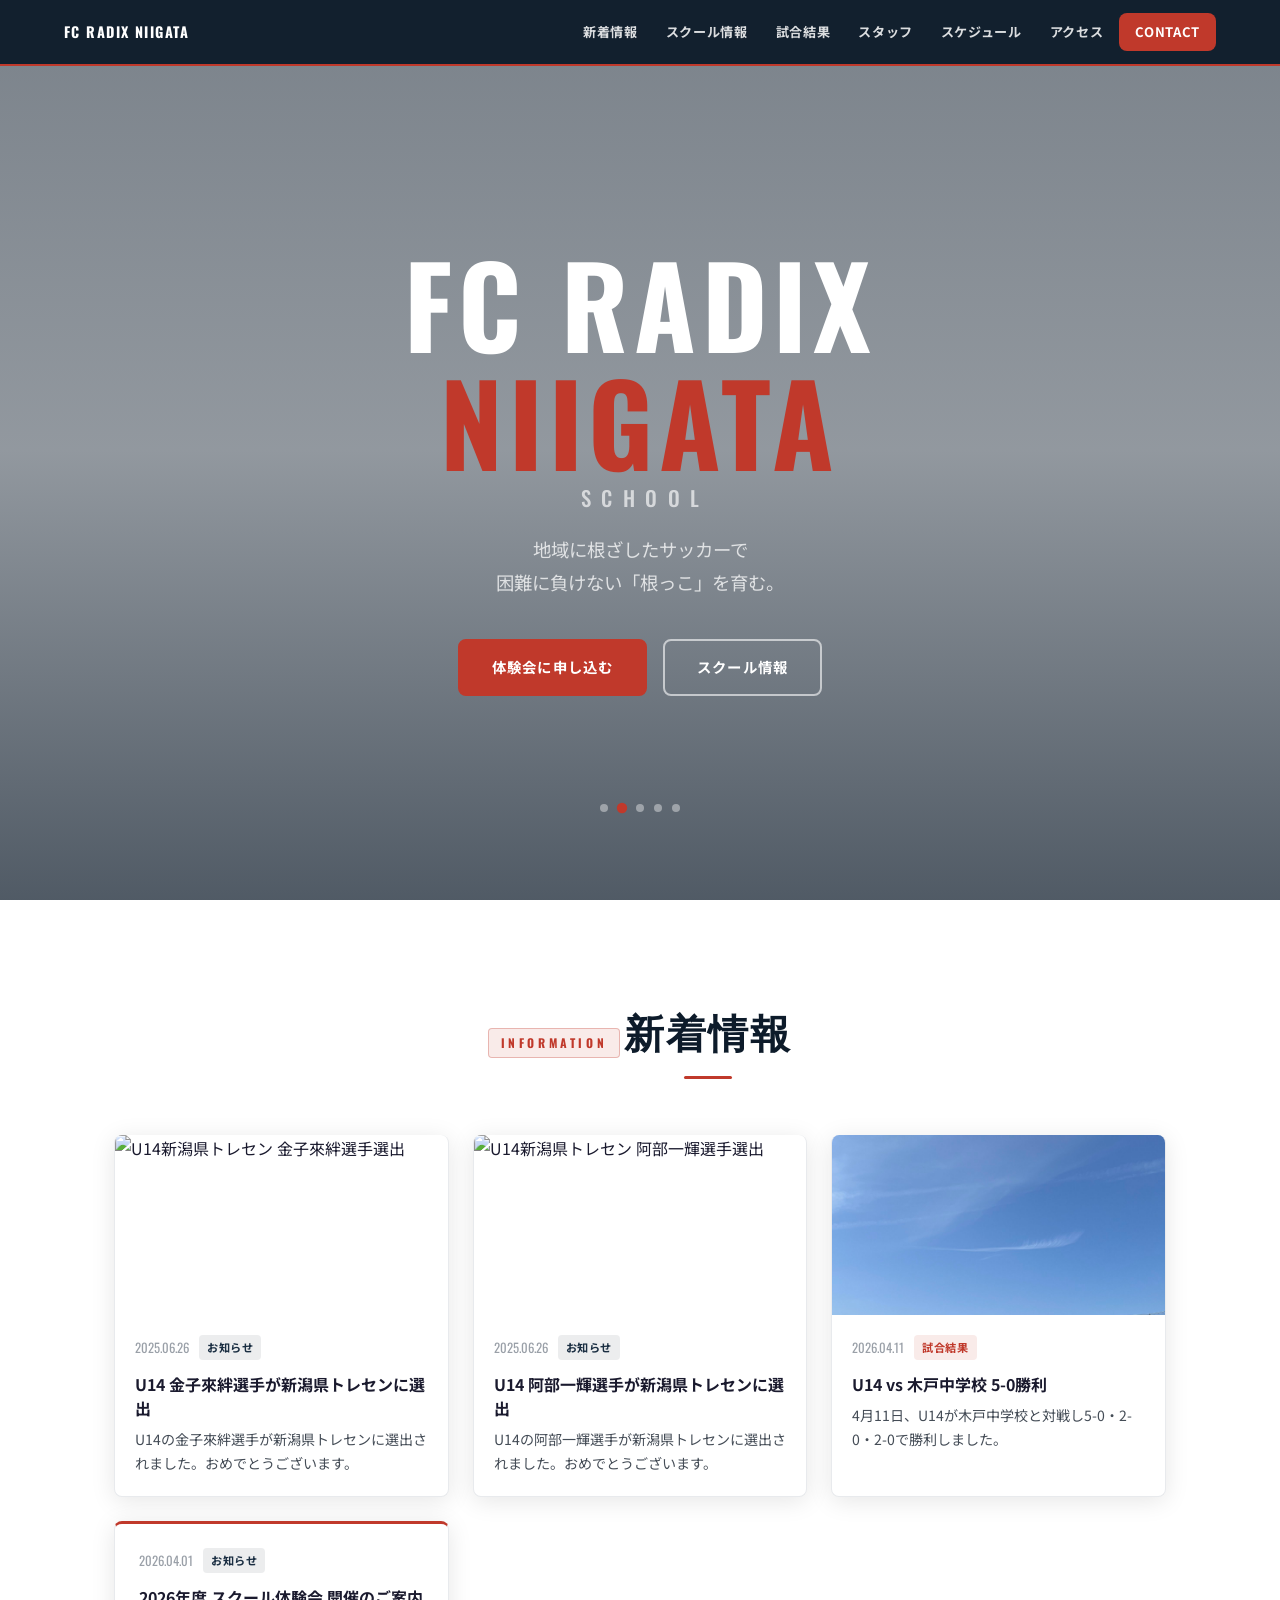
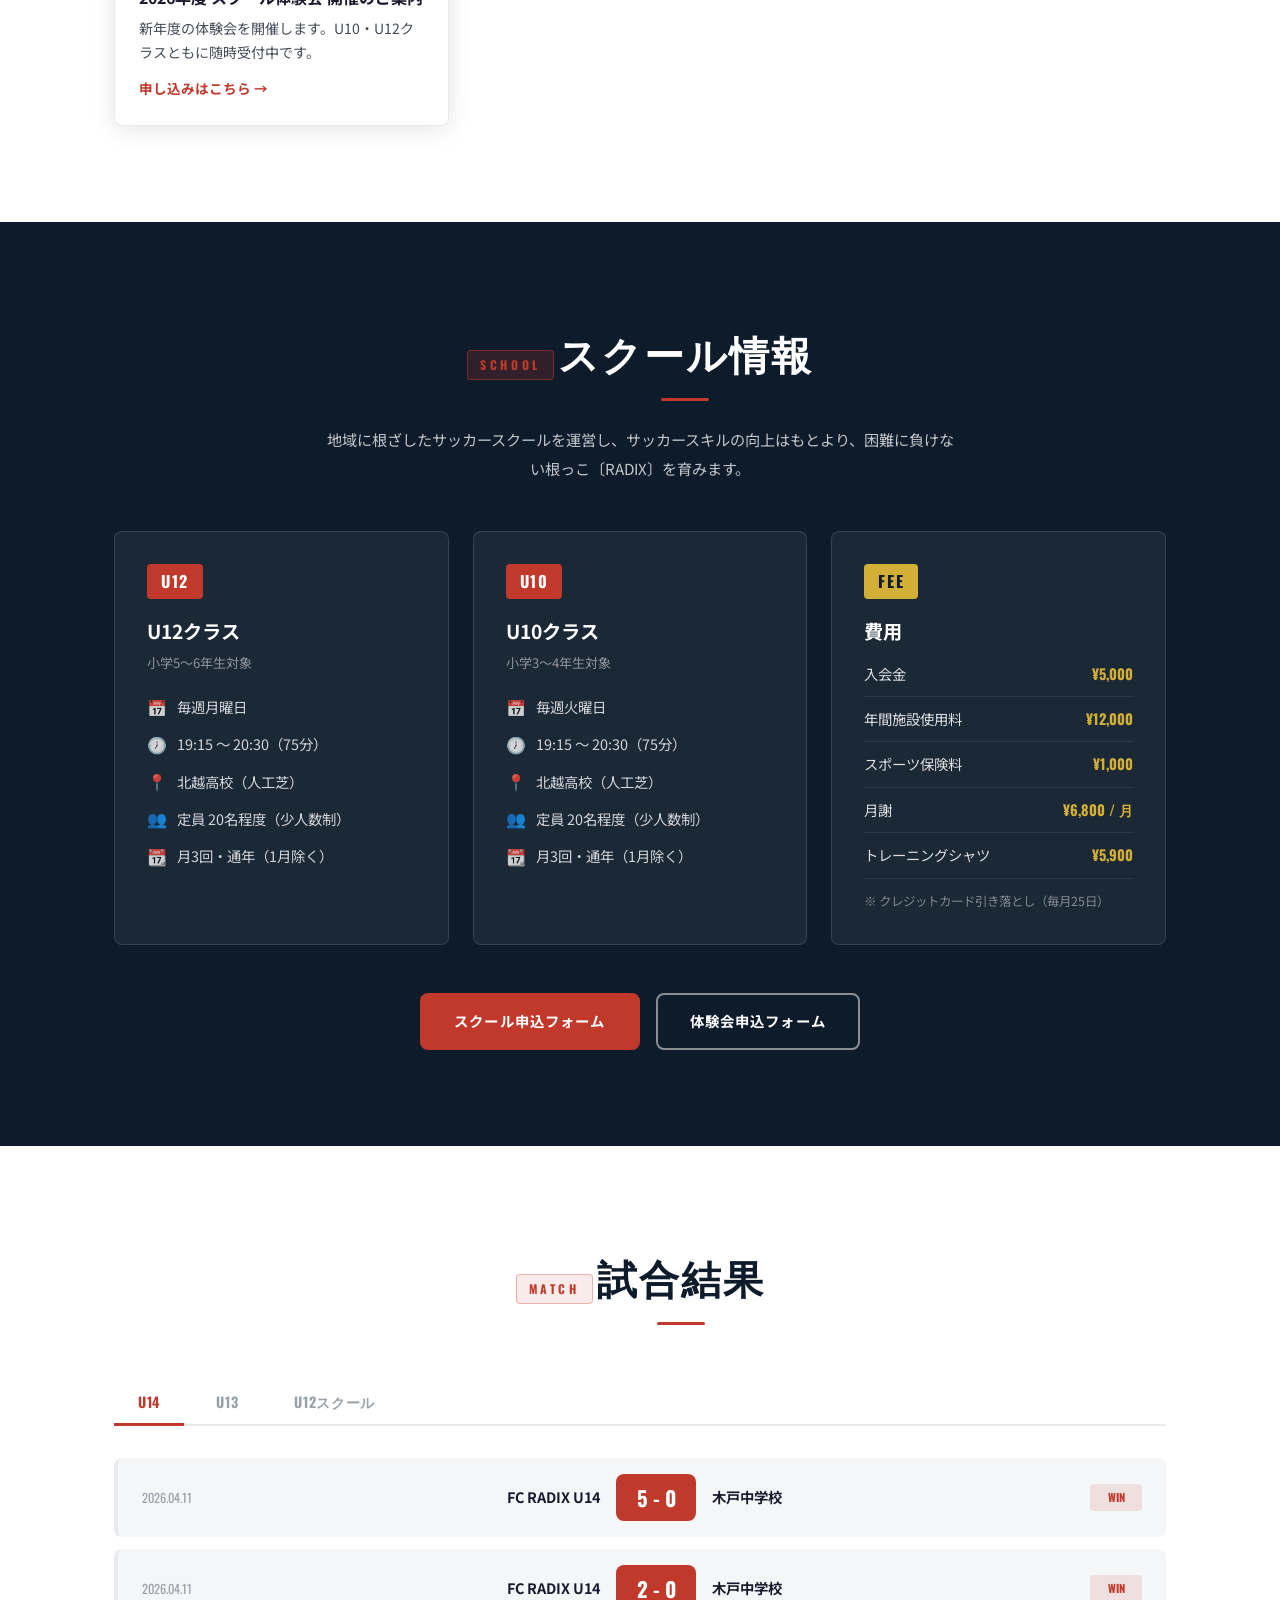
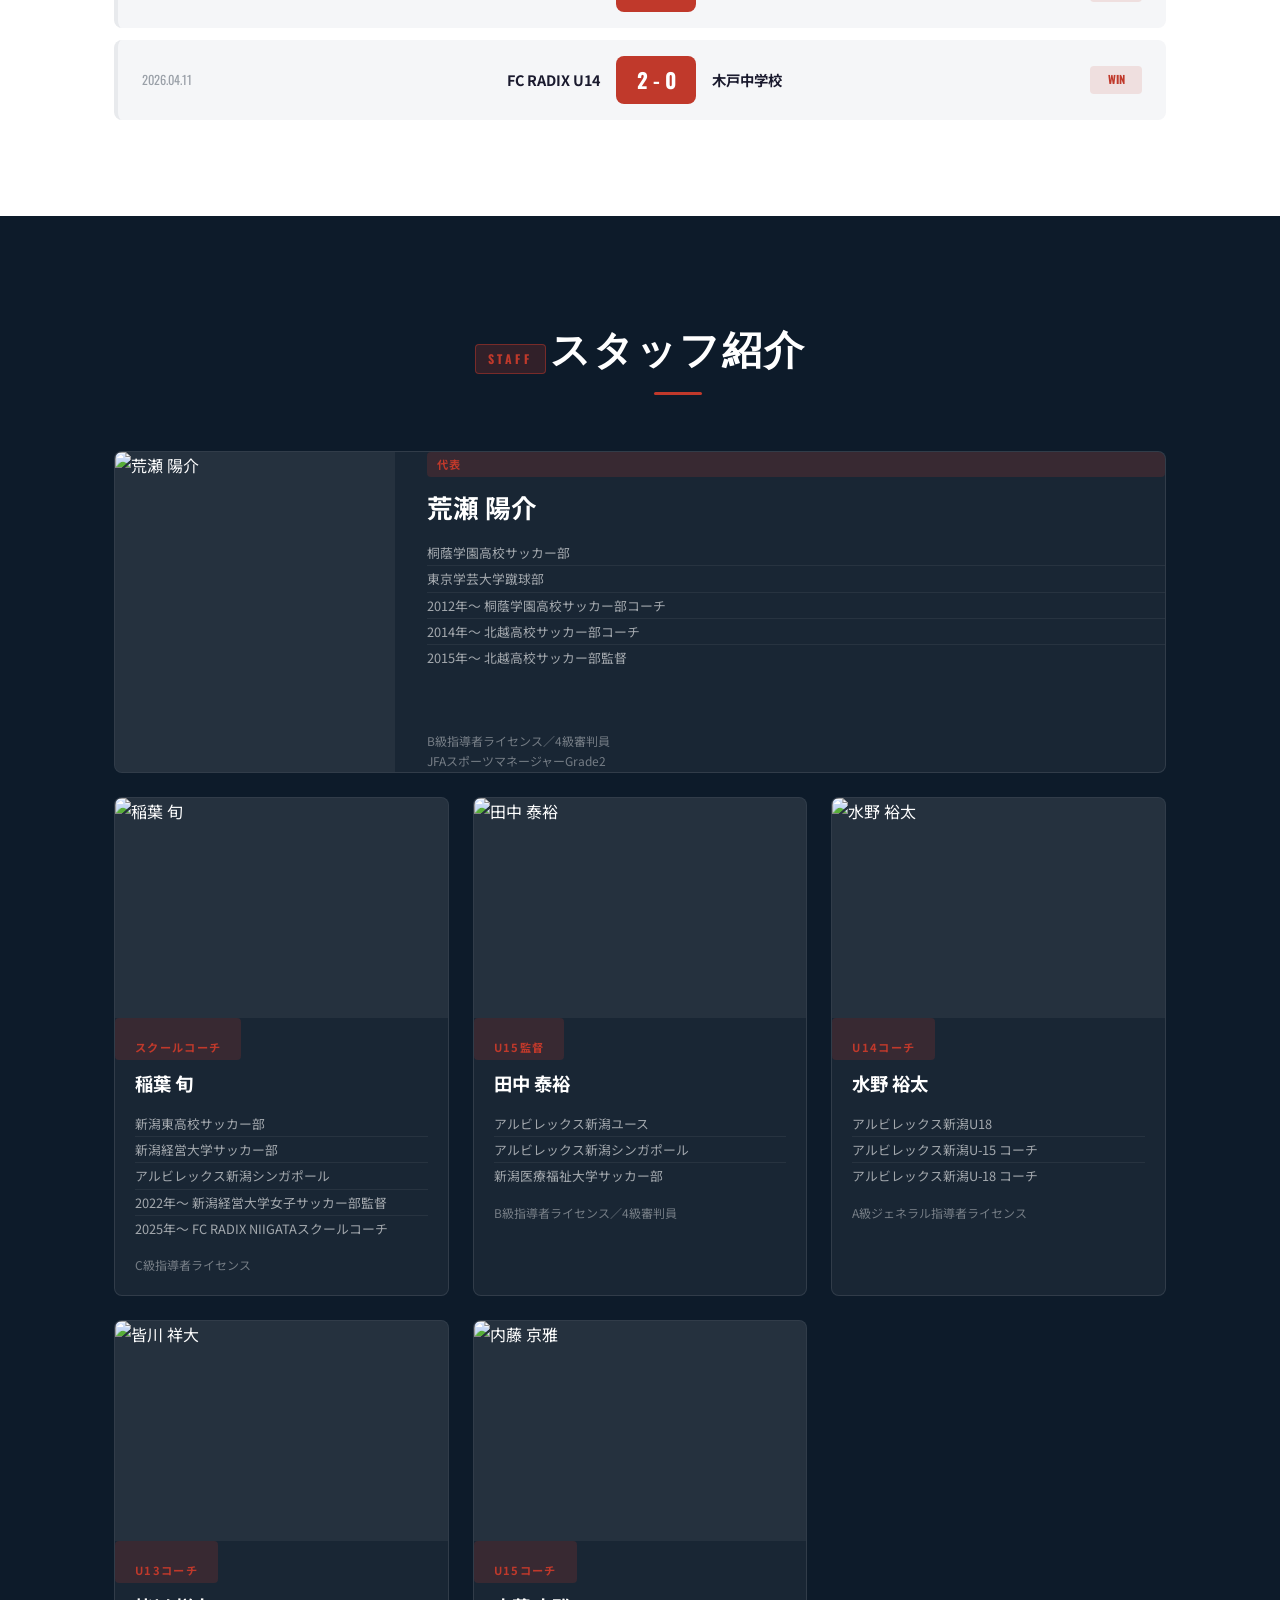
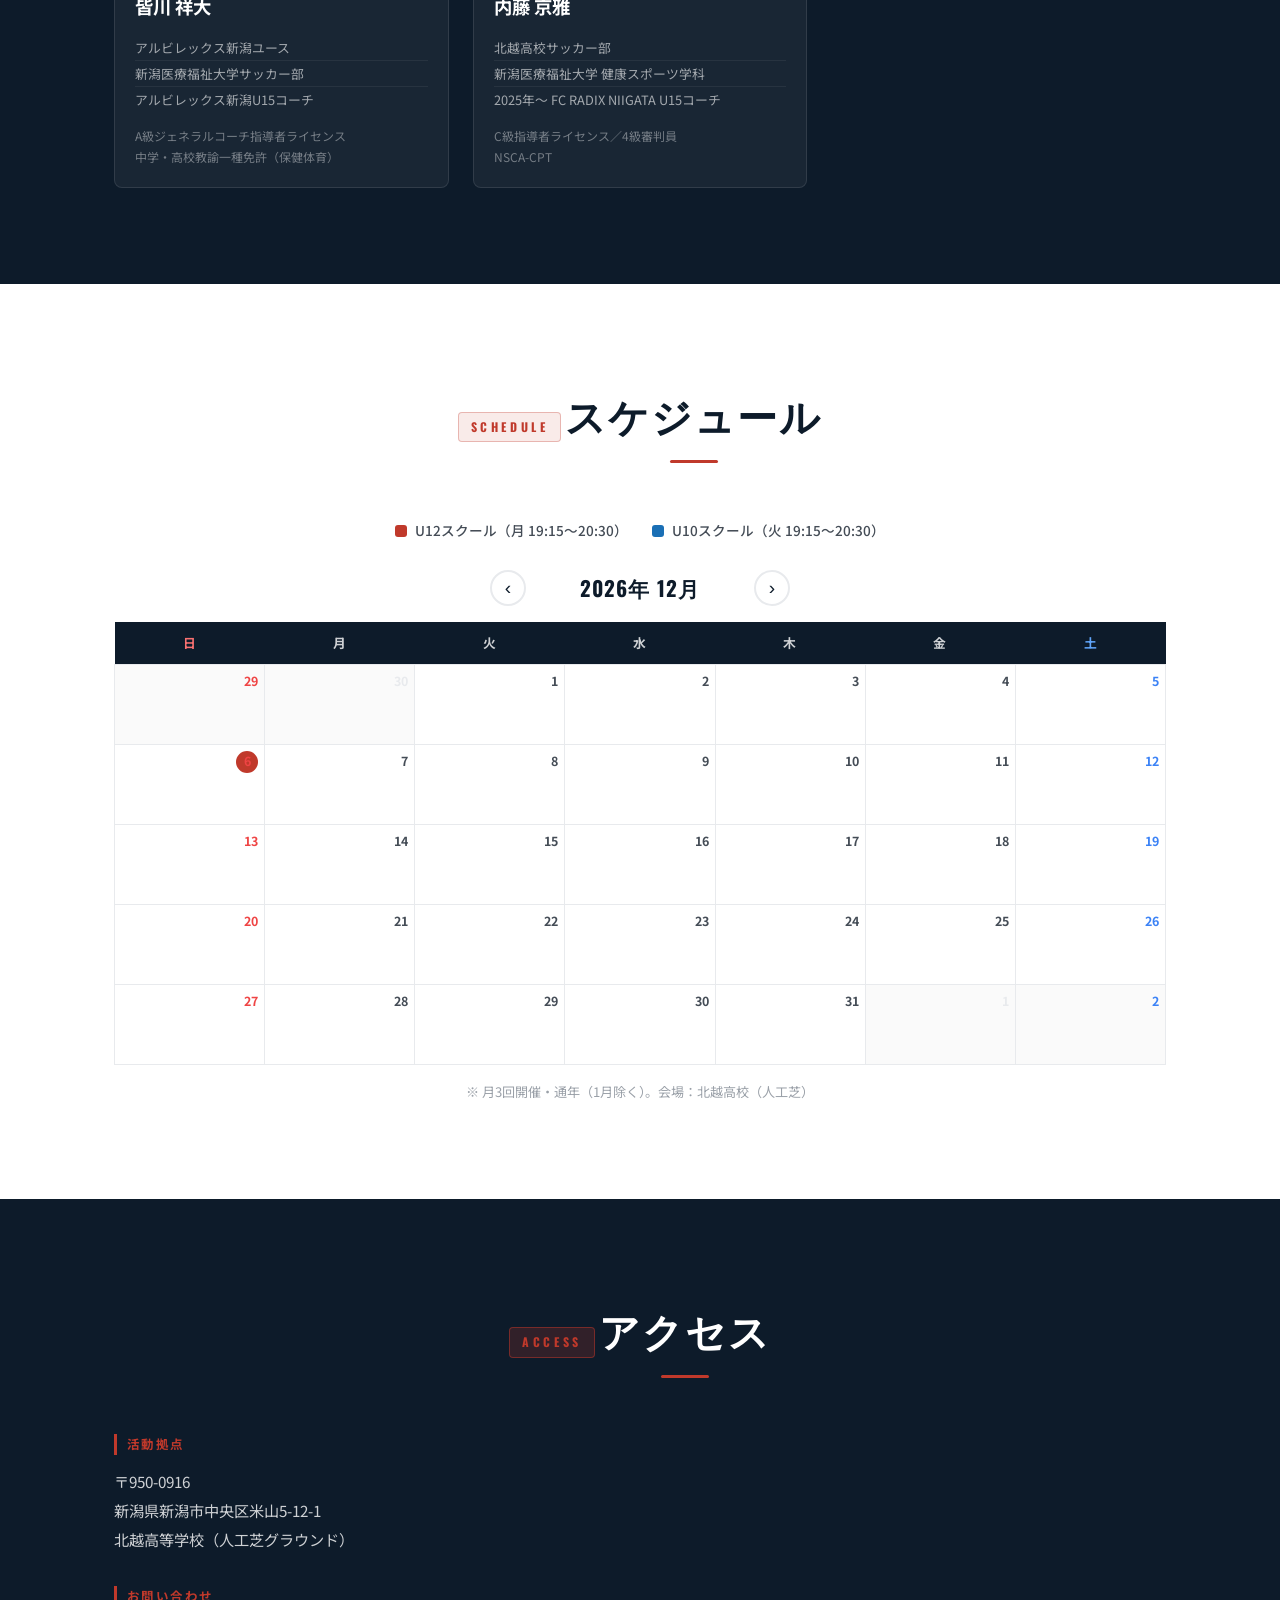
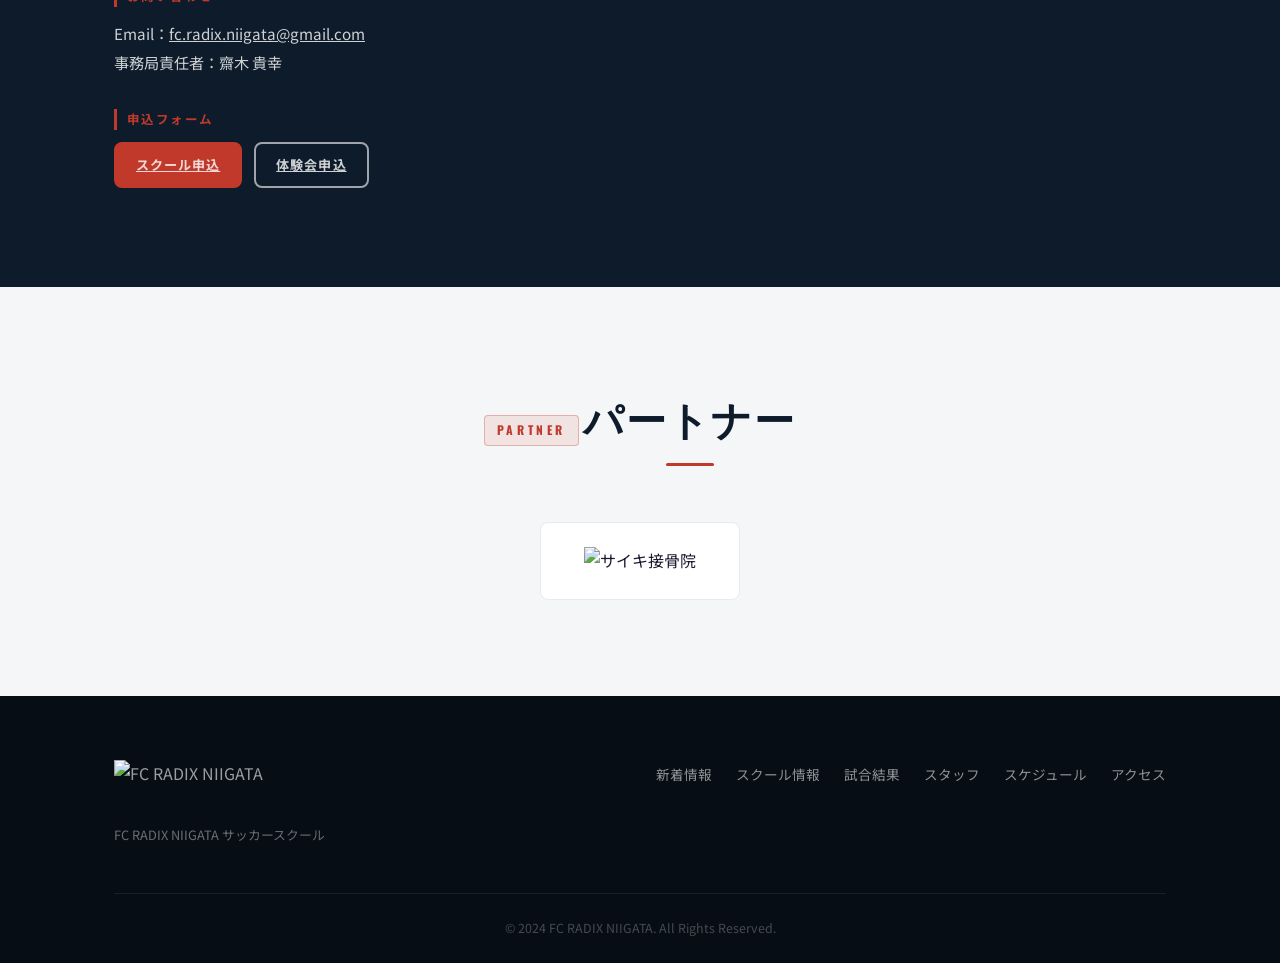
==== commit 8c20c2c0: "ヒーローキャッチコピーの読点を削除 Co-Authored-By: Claude Sonnet 4.6 <noreply@anthropic.com>" ====
--- a/index.html
+++ b/index.html
@@ -10,11 +10,11 @@
   <meta name="keywords" content="サッカースクール 新潟, FC RADIX NIIGATA, ジュニアサッカー 新潟市, サッカー 習い事 新潟, U10 U12 サッカー, 新潟市中央区 サッカー, 北越高校 サッカー, ジュニアユース 新潟" />
   <meta name="author" content="FC RADIX NIIGATA" />
   <meta name="robots" content="index, follow" />
-  <link rel="canonical" href="https://fcradix-niigata.com/" />
+  <link rel="canonical" href="https://fcradix-school.netlify.app/" />
 
   <!-- ===== OGP (SNS・LINE シェア用) ===== -->
   <meta property="og:type" content="website" />
-  <meta property="og:url" content="https://fcradix-niigata.com/" />
+  <meta property="og:url" content="https://fcradix-school.netlify.app/" />
   <meta property="og:title" content="FC RADIX NIIGATA | 新潟市のサッカースクール（U10〜U15）" />
   <meta property="og:description" content="新潟市中央区（北越高校グラウンド）で活動するサッカークラブ。元アルビレックスコーチ陣による指導。体験会随時受付中。" />
   <meta property="og:image" content="https://image.sgrum.com/s1836hjdxz/view/hp/0001/0001/0002/20241015155535_295.png" />
@@ -36,10 +36,10 @@
     "@graph": [
       {
         "@type": "SportsOrganization",
-        "@id": "https://fcradix-niigata.com/#organization",
+        "@id": "https://fcradix-school.netlify.app/#organization",
         "name": "FC RADIX NIIGATA",
         "alternateName": "エフシーラディックス新潟",
-        "url": "https://fcradix-niigata.com/",
+        "url": "https://fcradix-school.netlify.app/",
         "logo": {
           "@type": "ImageObject",
           "url": "https://image.sgrum.com/s1836hjdxz/view/hp/0001/0001/0002/20241015155535_295.png"
@@ -65,11 +65,11 @@
       },
       {
         "@type": "LocalBusiness",
-        "@id": "https://fcradix-niigata.com/#school",
+        "@id": "https://fcradix-school.netlify.app/#school",
         "name": "FC RADIX NIIGATA サッカースクール",
         "description": "小学3〜6年生対象のサッカースクール。U10クラス（火曜）・U12クラス（月曜）。少人数制・月謝6,800円。",
         "image": "https://image.sgrum.com/s1836hjdxz/view/hp/0001/0001/0006/20260317125539_780.jpg",
-        "url": "https://fcradix-niigata.com/#school",
+        "url": "https://fcradix-school.netlify.app/#school",
         "telephone": "",
         "email": "fc.radix.niigata@gmail.com",
         "address": {
@@ -156,7 +156,7 @@
   <div class="hero-overlay"></div>
   <div class="hero-content">
     <h1 class="hero-title">FC RADIX<br /><span>NIIGATA</span><em>SCHOOL</em></h1>
-    <p class="hero-catch">地域に根ざしたサッカーで、<br />困難に負けない「根っこ」を育む。</p>
+    <p class="hero-catch">地域に根ざしたサッカーで<br />困難に負けない「根っこ」を育む。</p>
     <div class="hero-btns">
       <a href="https://forms.gle/97aUGJjryjZkRctb9" target="_blank" class="btn btn-primary">体験会に申し込む</a>
       <a href="#school" class="btn btn-outline">スクール情報</a>
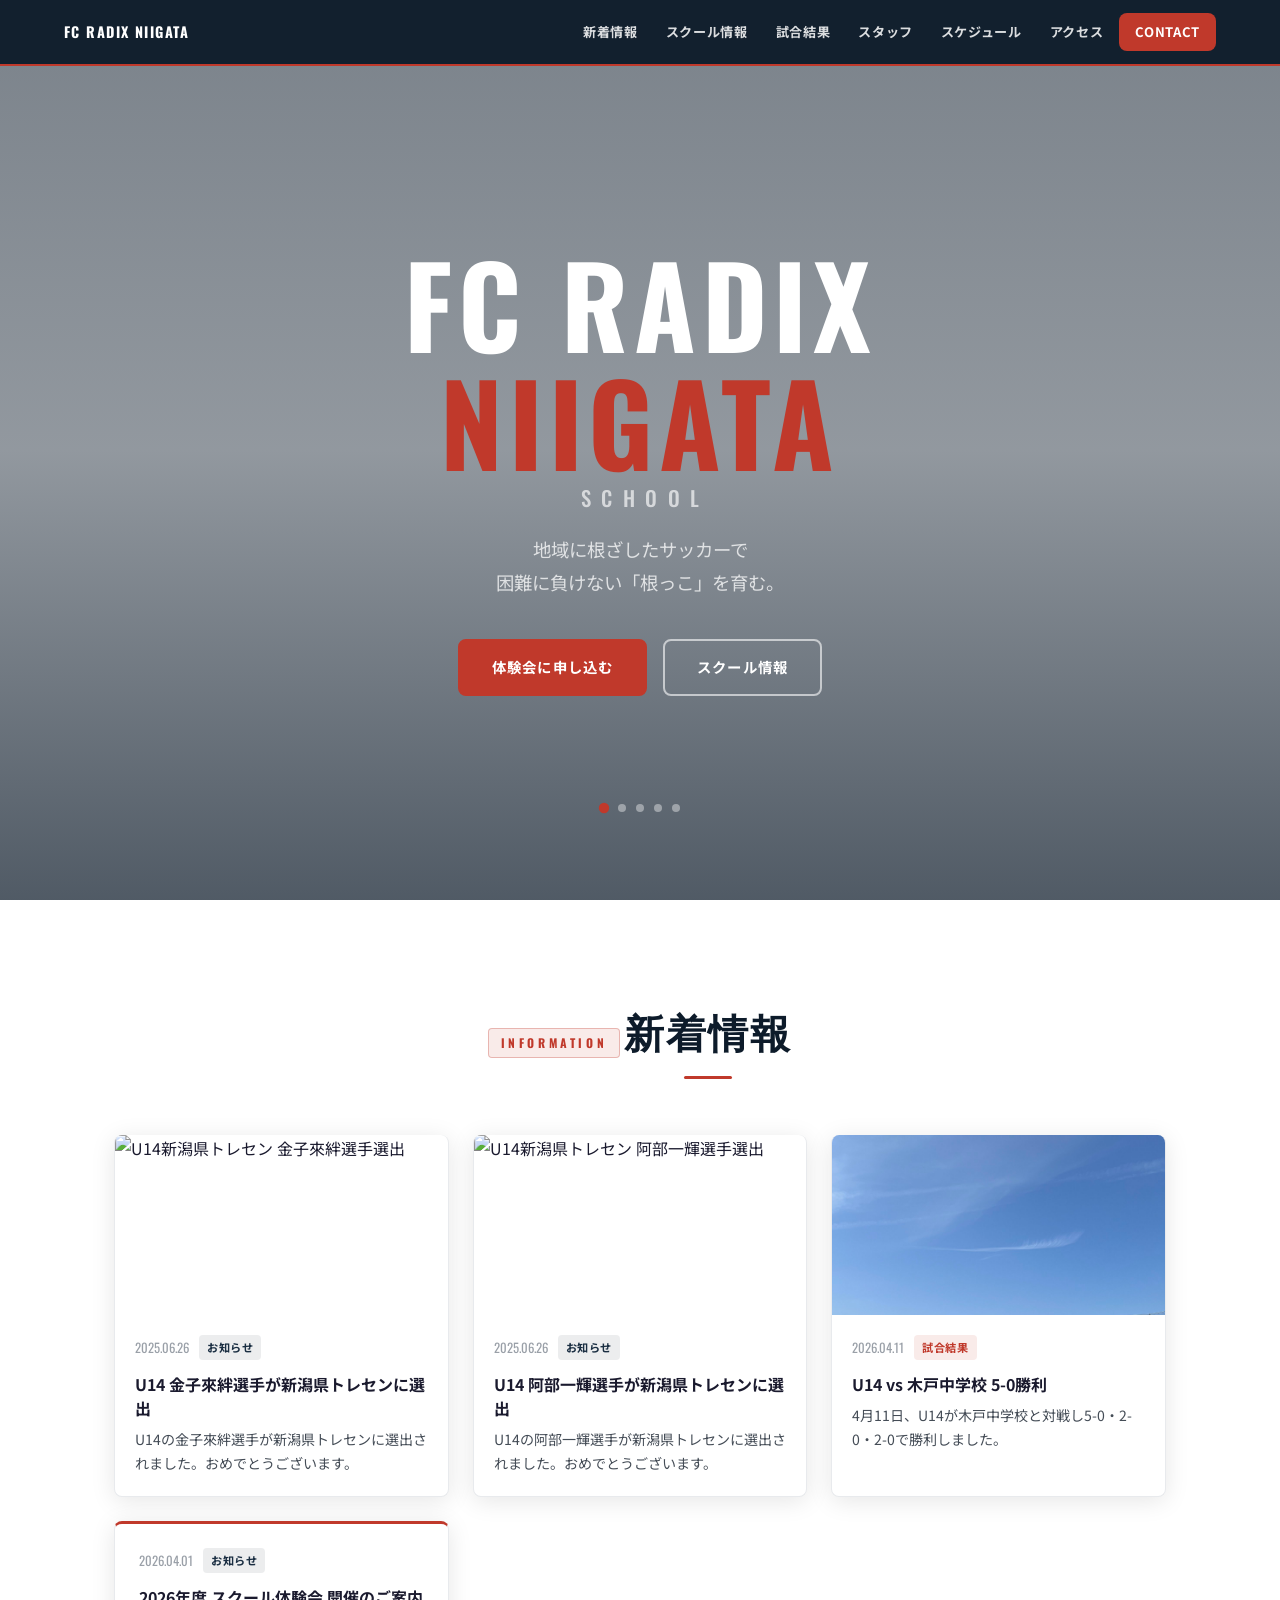
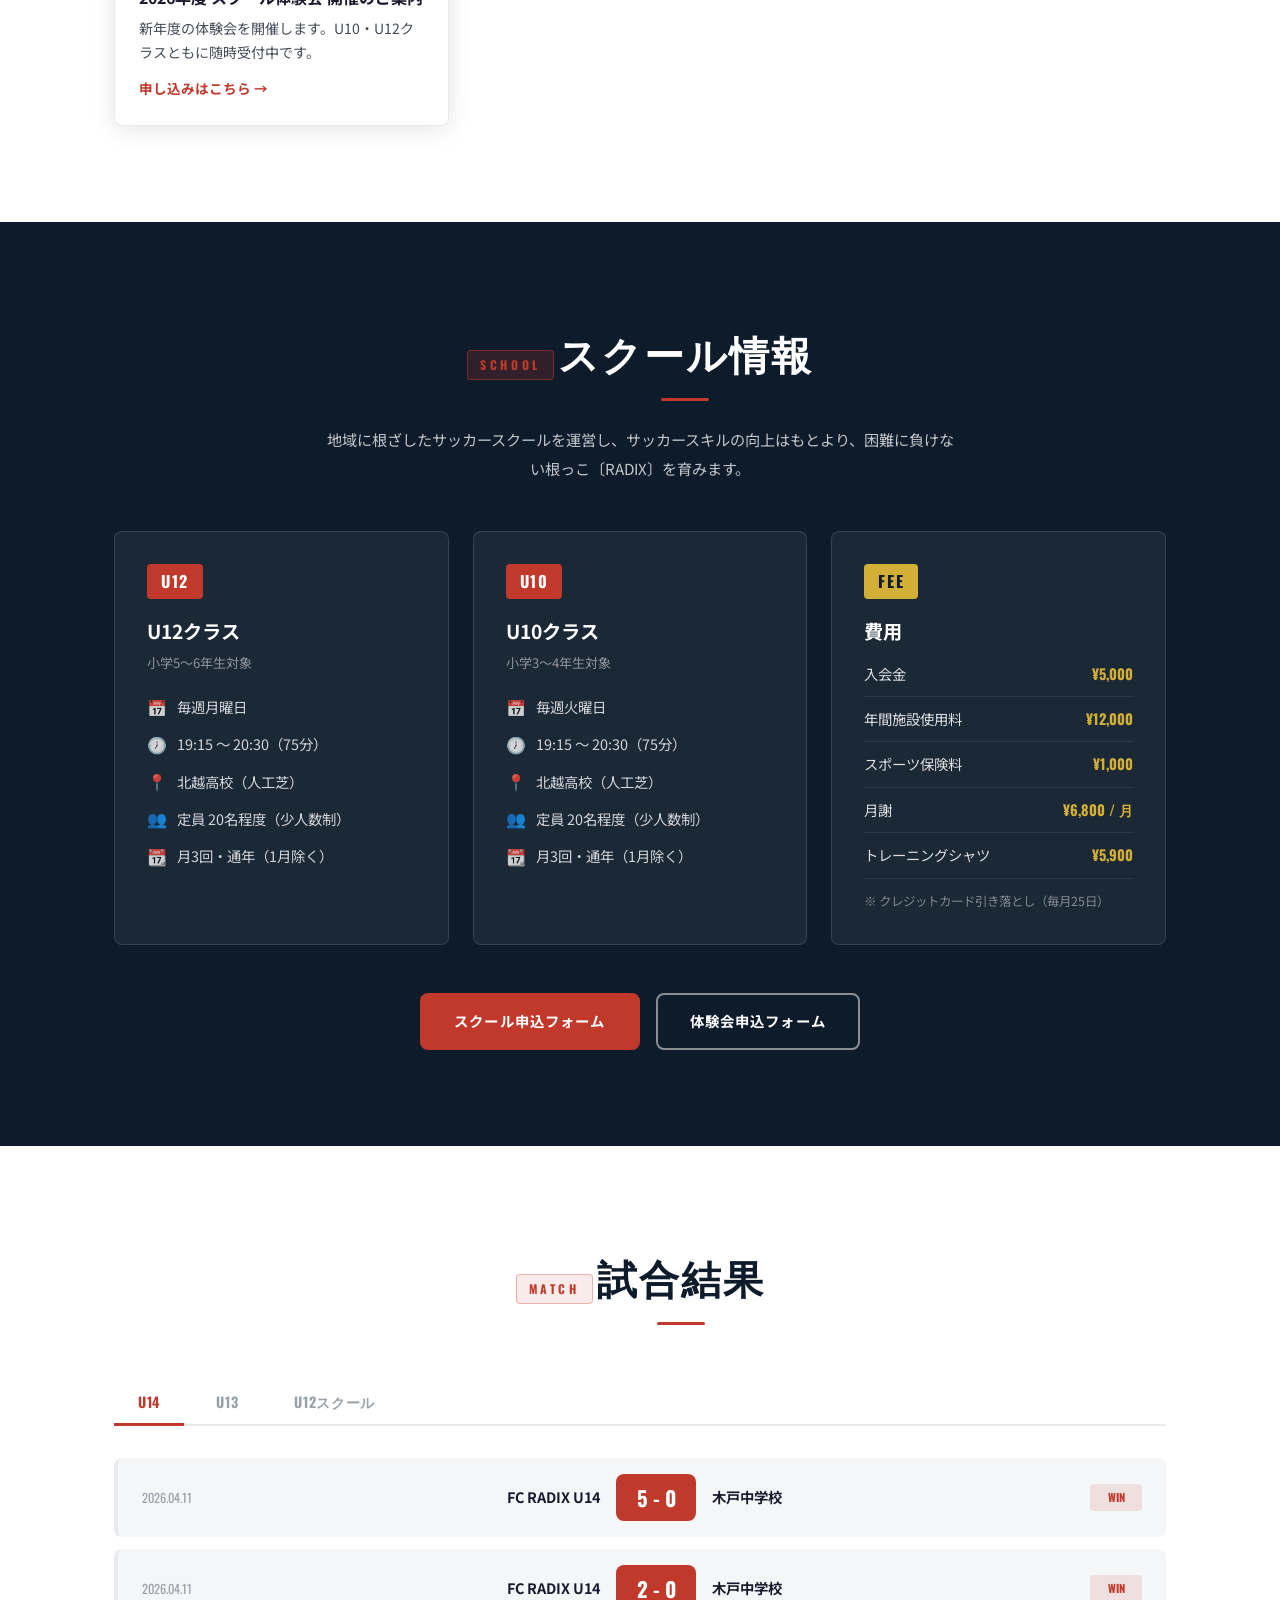
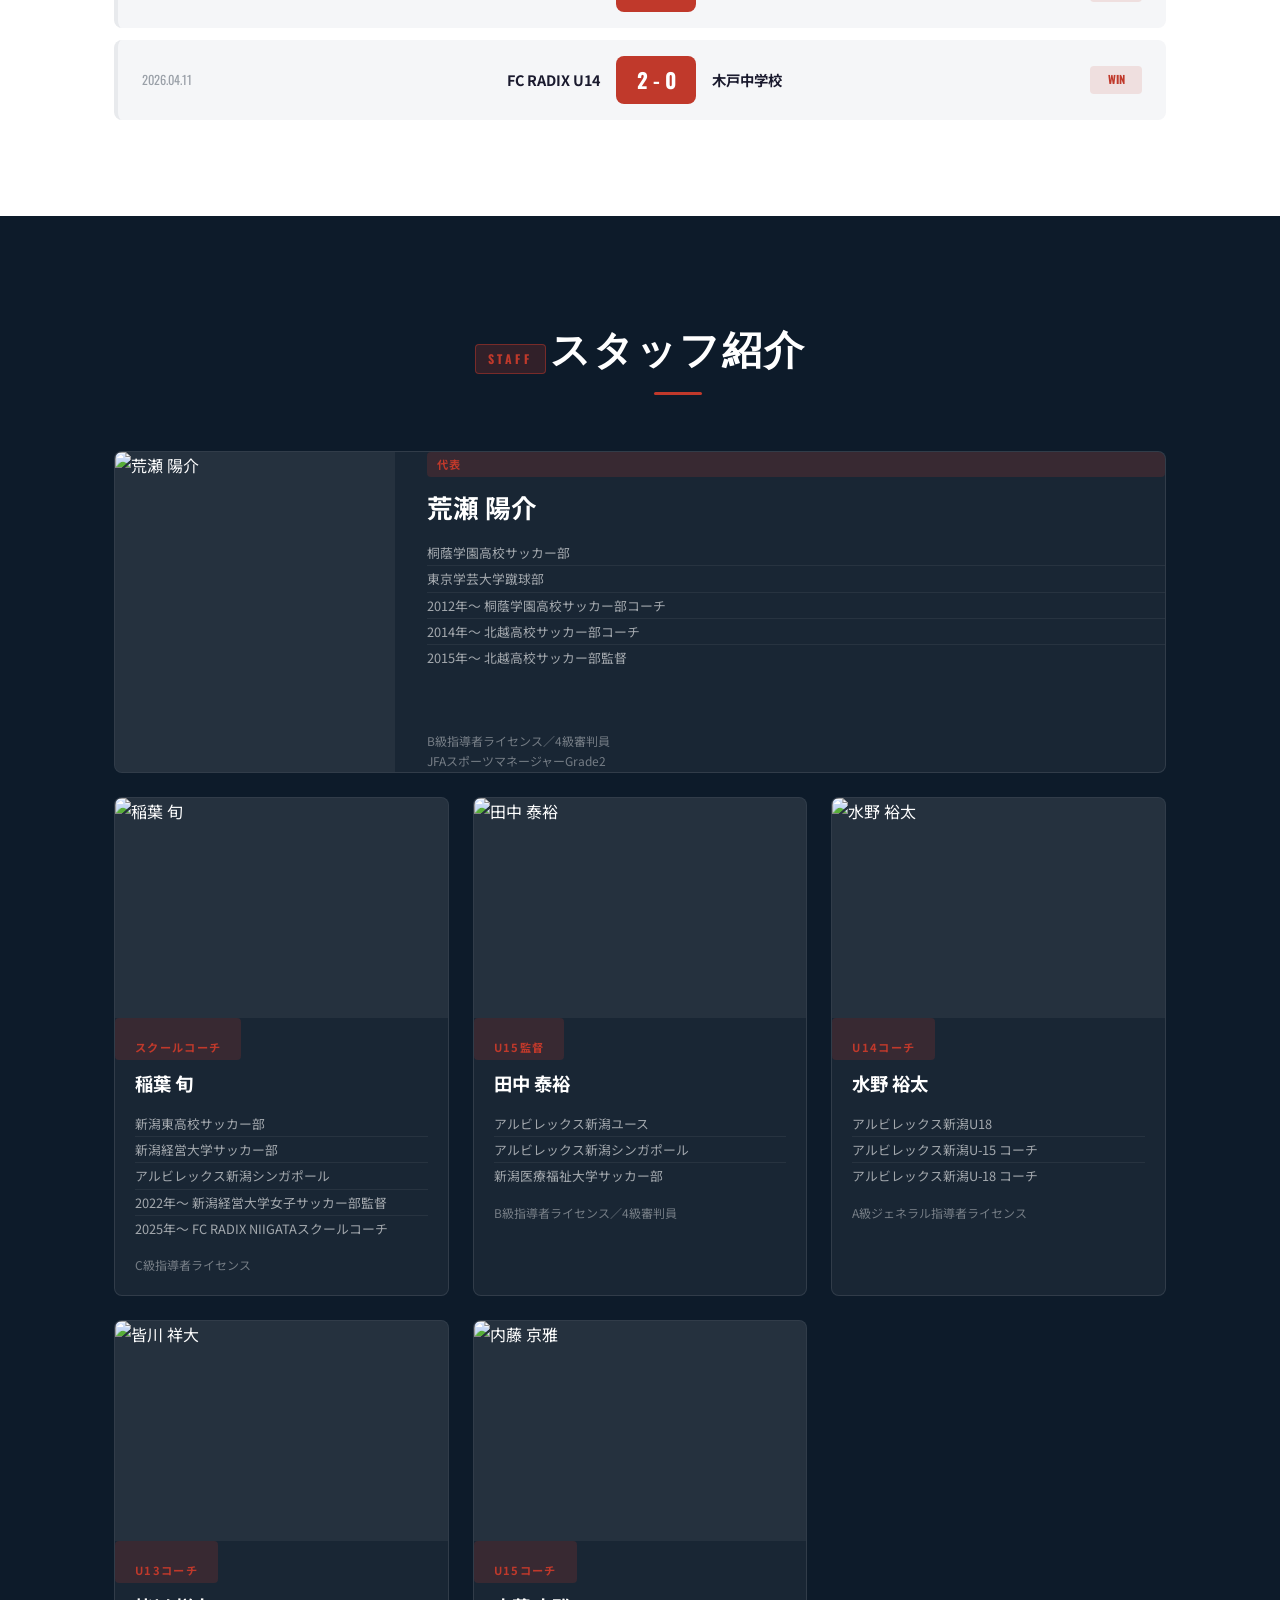
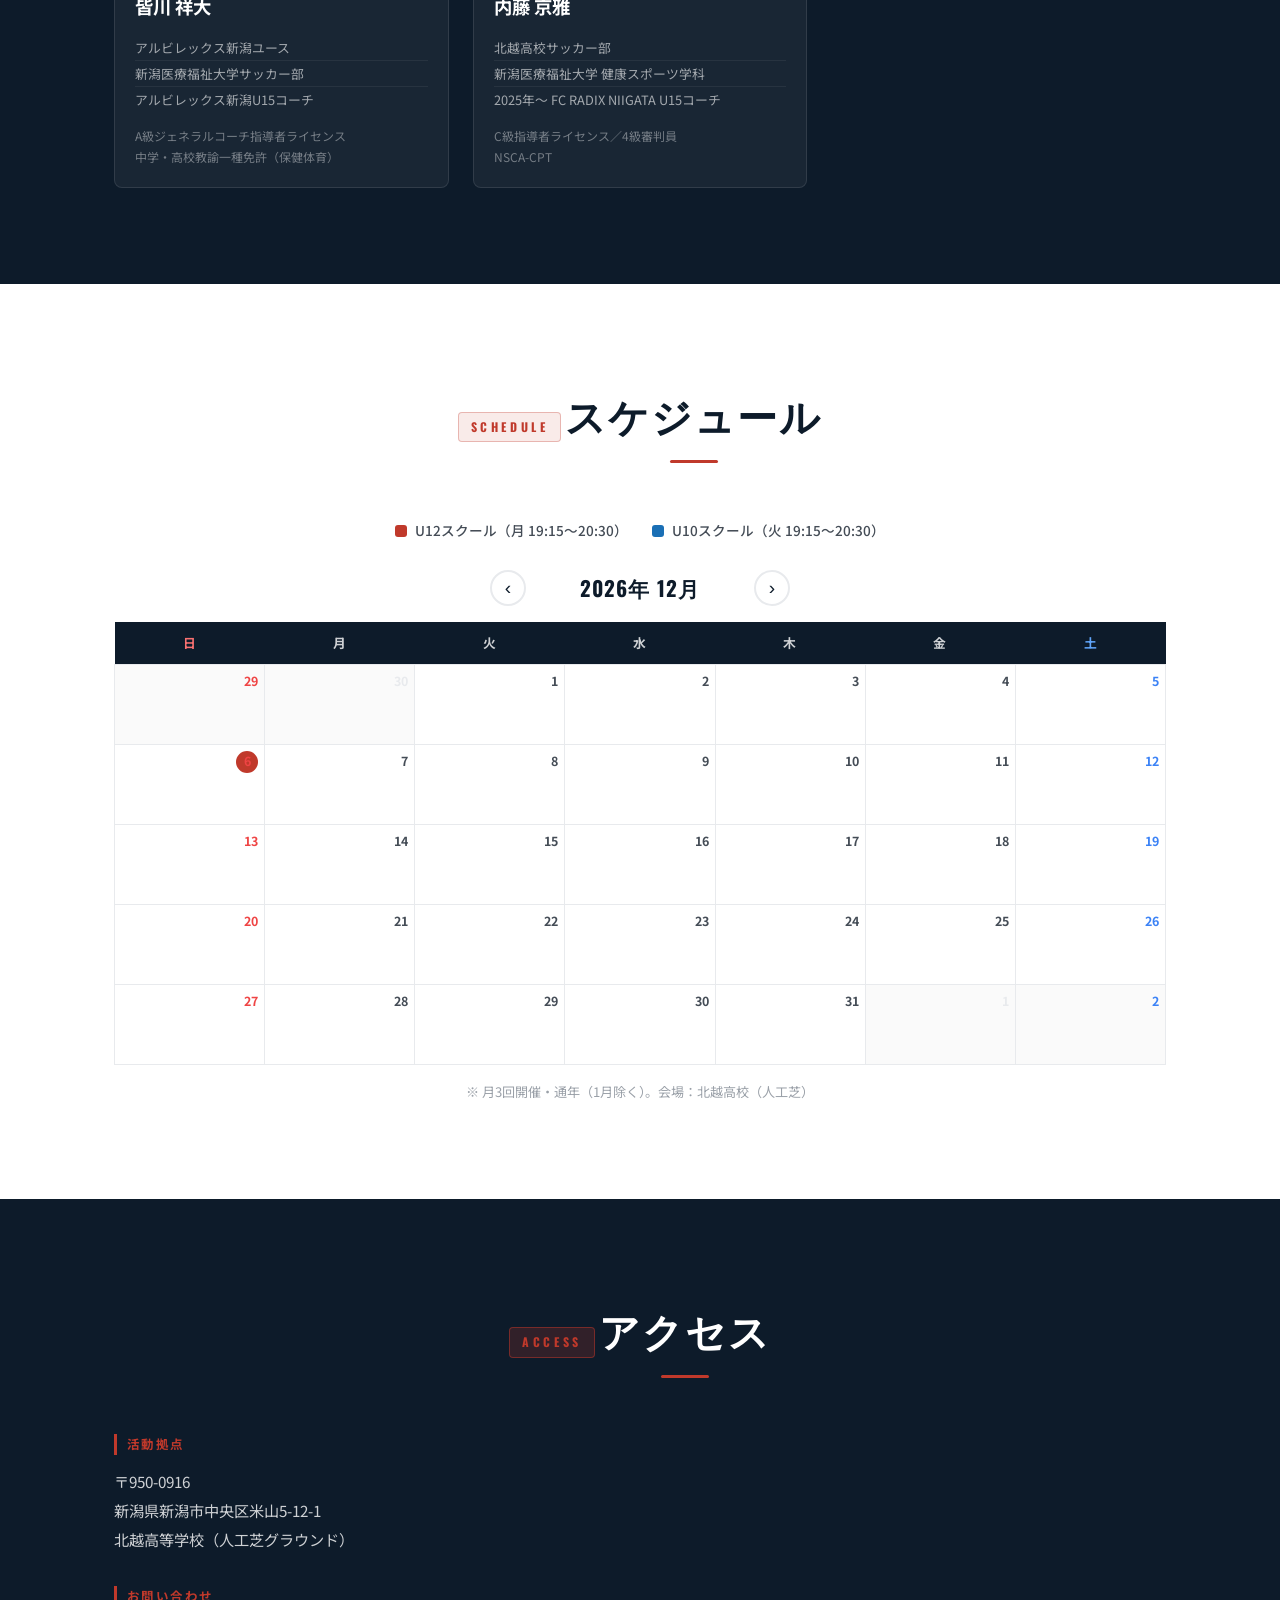
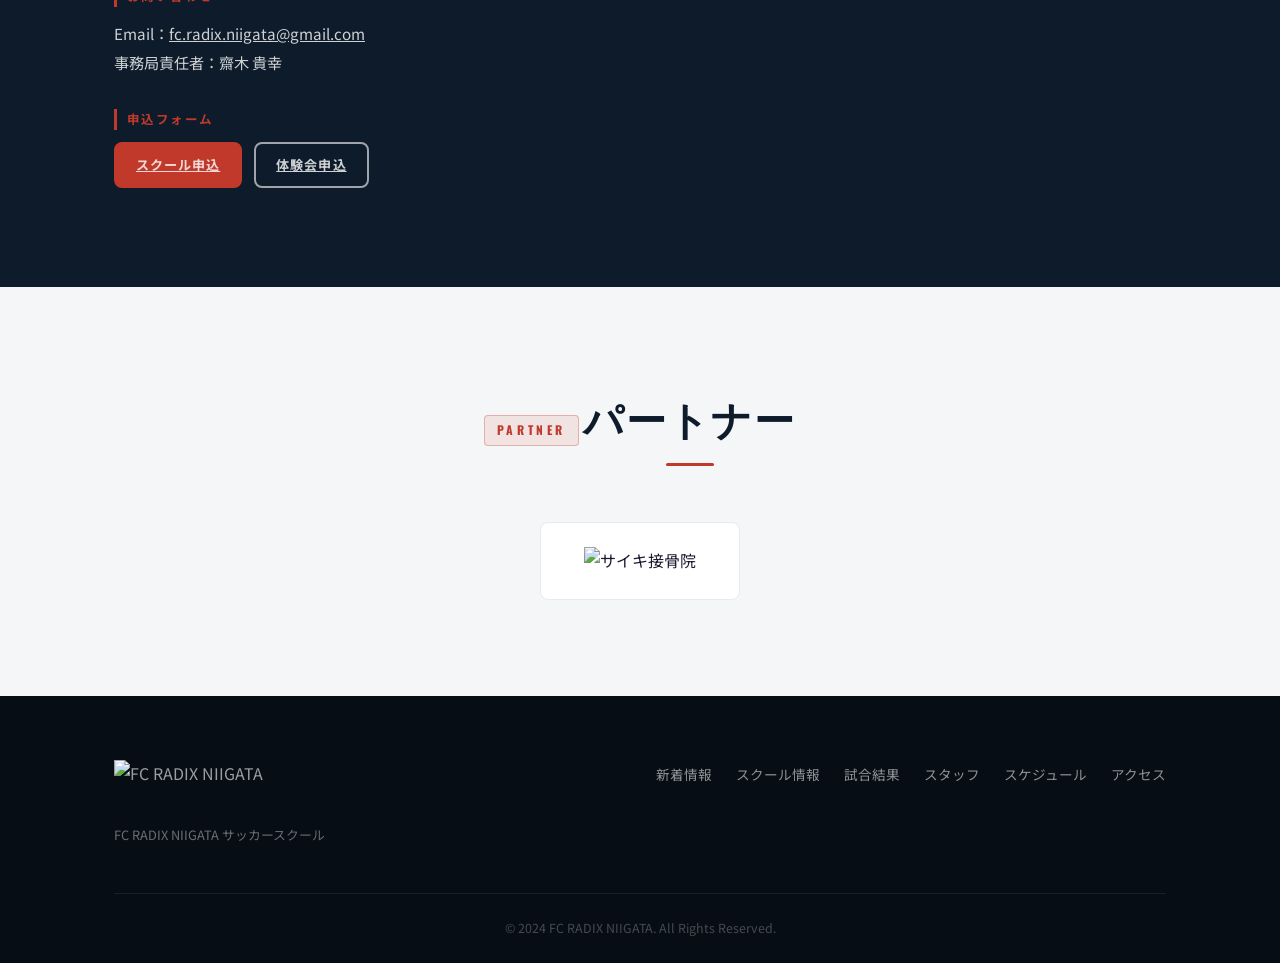
==== commit 1548eb6c: "マップを北越高等学校のピン表示に修正 Co-Authored-By: Claude Sonnet 4.6 <noreply@anthropic.com>" ====
--- a/index.html
+++ b/index.html
@@ -577,7 +577,7 @@
       </div>
       <div class="access-map">
         <iframe
-          src="https://www.google.com/maps/embed?pb=!1m18!1m12!1m3!1d3123.2!2d139.0688!3d37.9160!2m3!1f0!2f0!3f0!3m2!1i1024!2i768!4f13.1!3m3!1m2!1s0x5ff4fcf2e8c4e9f5%3A0x0!2z5YyX6LaK6auY562J5a2Q5qCh!5e0!3m2!1sja!2sjp!4v1"
+          src="https://maps.google.com/maps?q=%E5%8C%97%E8%B6%8A%E9%AB%98%E7%AD%89%E5%AD%A6%E6%A0%A1+%E6%96%B0%E6%BD%9F%E5%B8%82%E4%B8%AD%E5%A4%AE%E5%8C%BA%E7%B1%B3%E5%B1%B15-12-1&z=17&output=embed"
           width="100%" height="350" style="border:0;" allowfullscreen="" loading="lazy"
           referrerpolicy="no-referrer-when-downgrade"
           title="北越高校 地図">
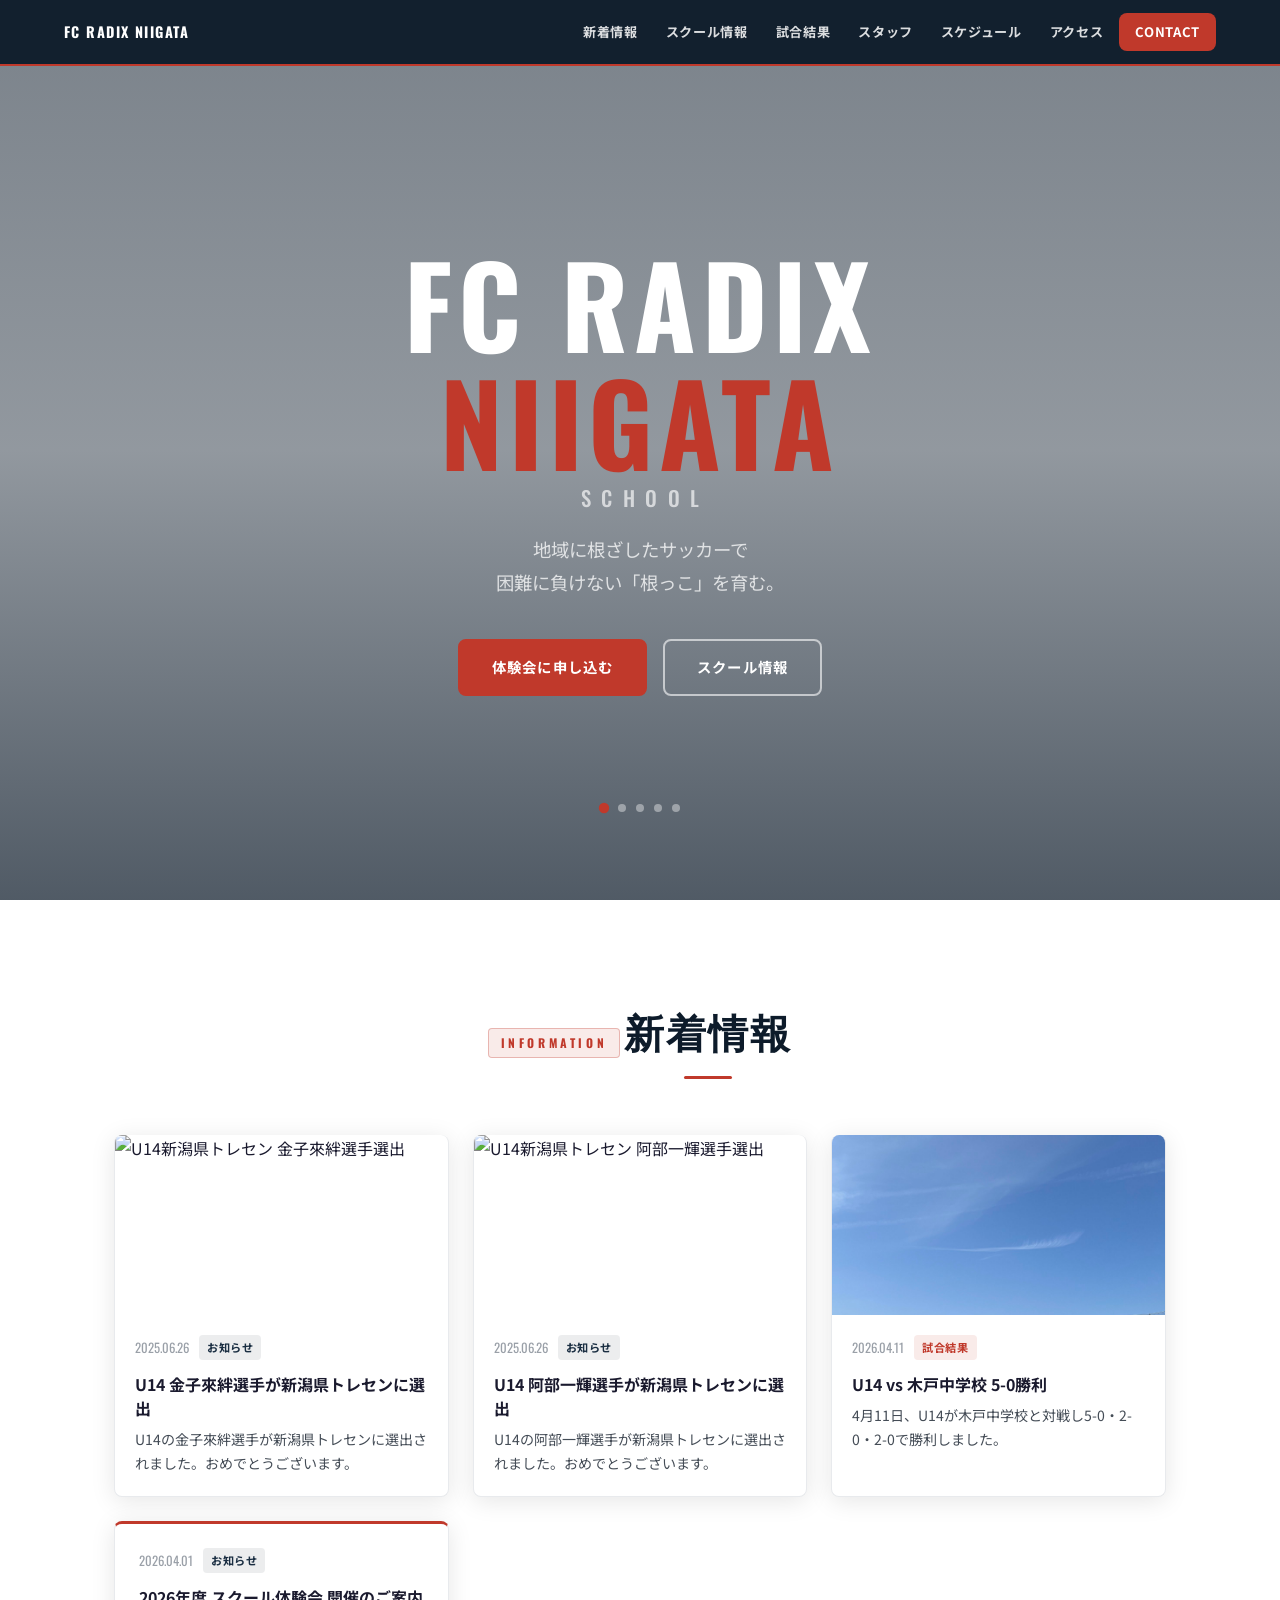
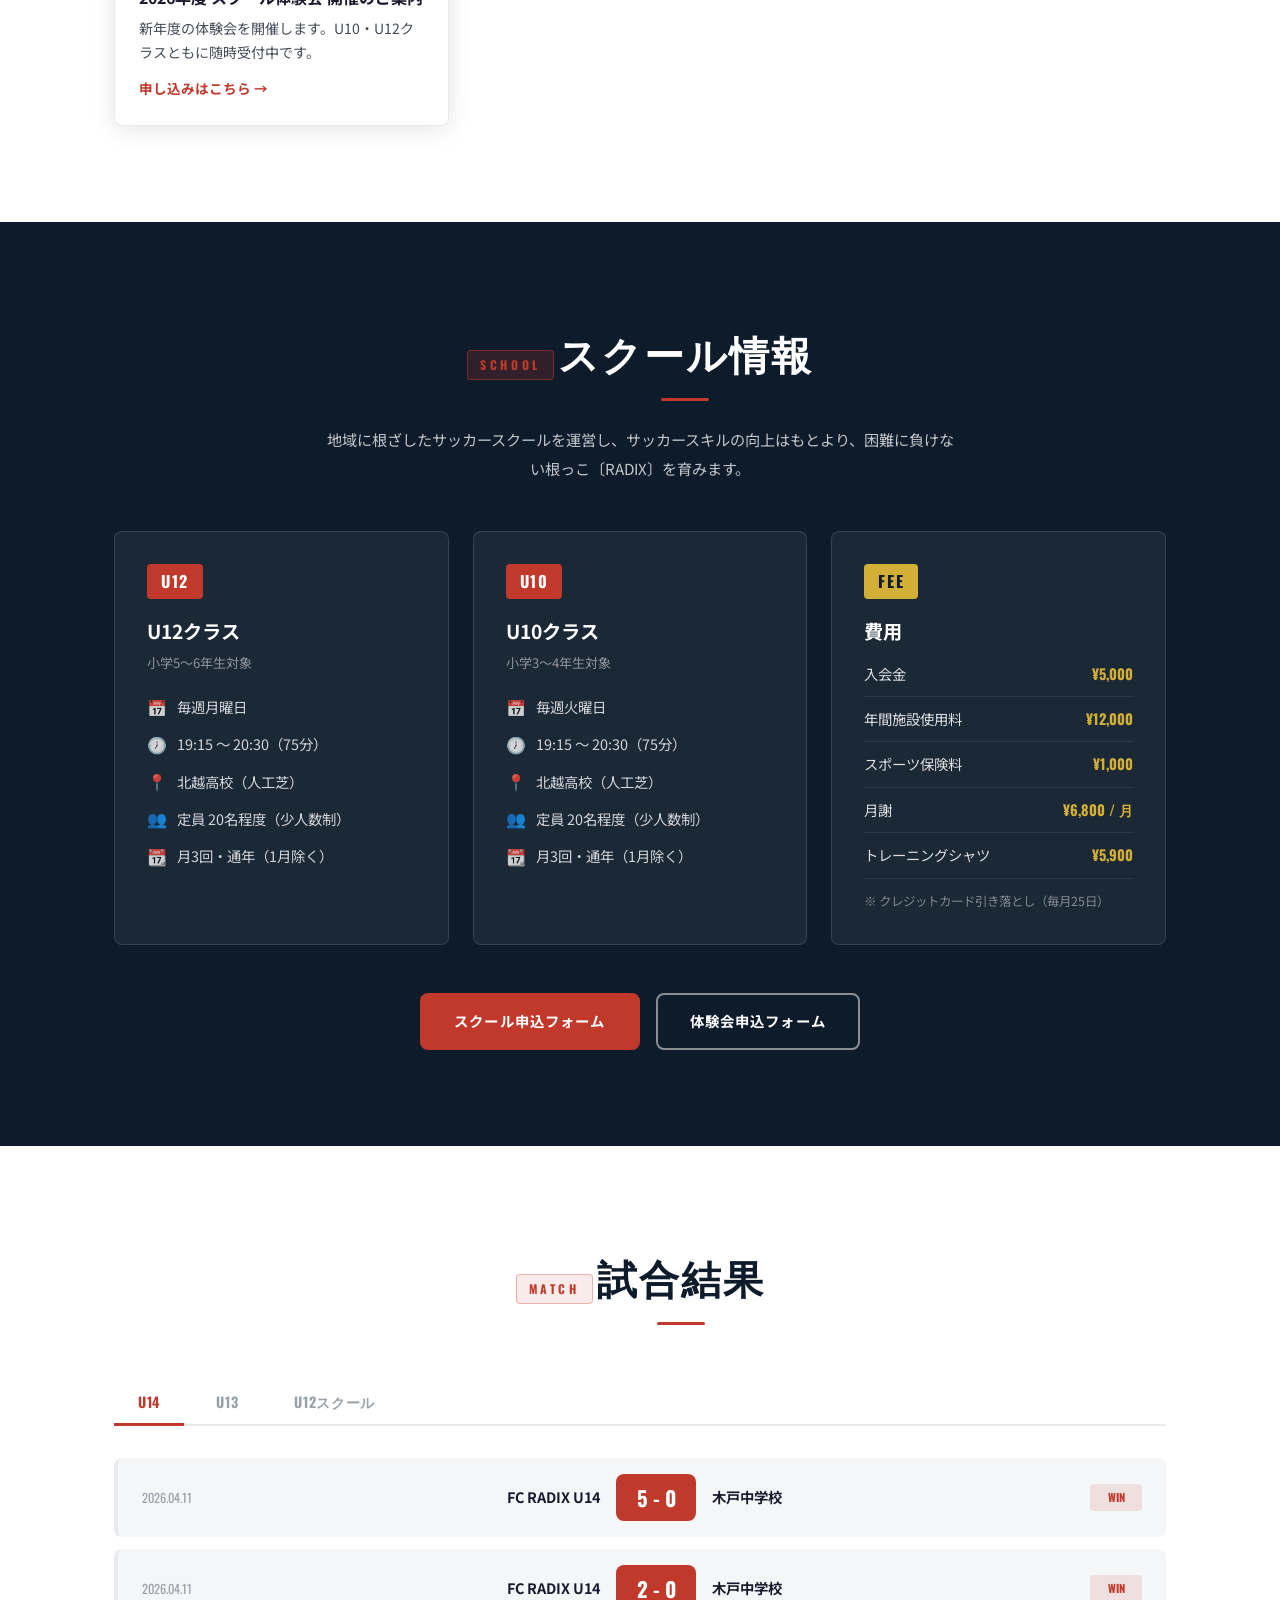
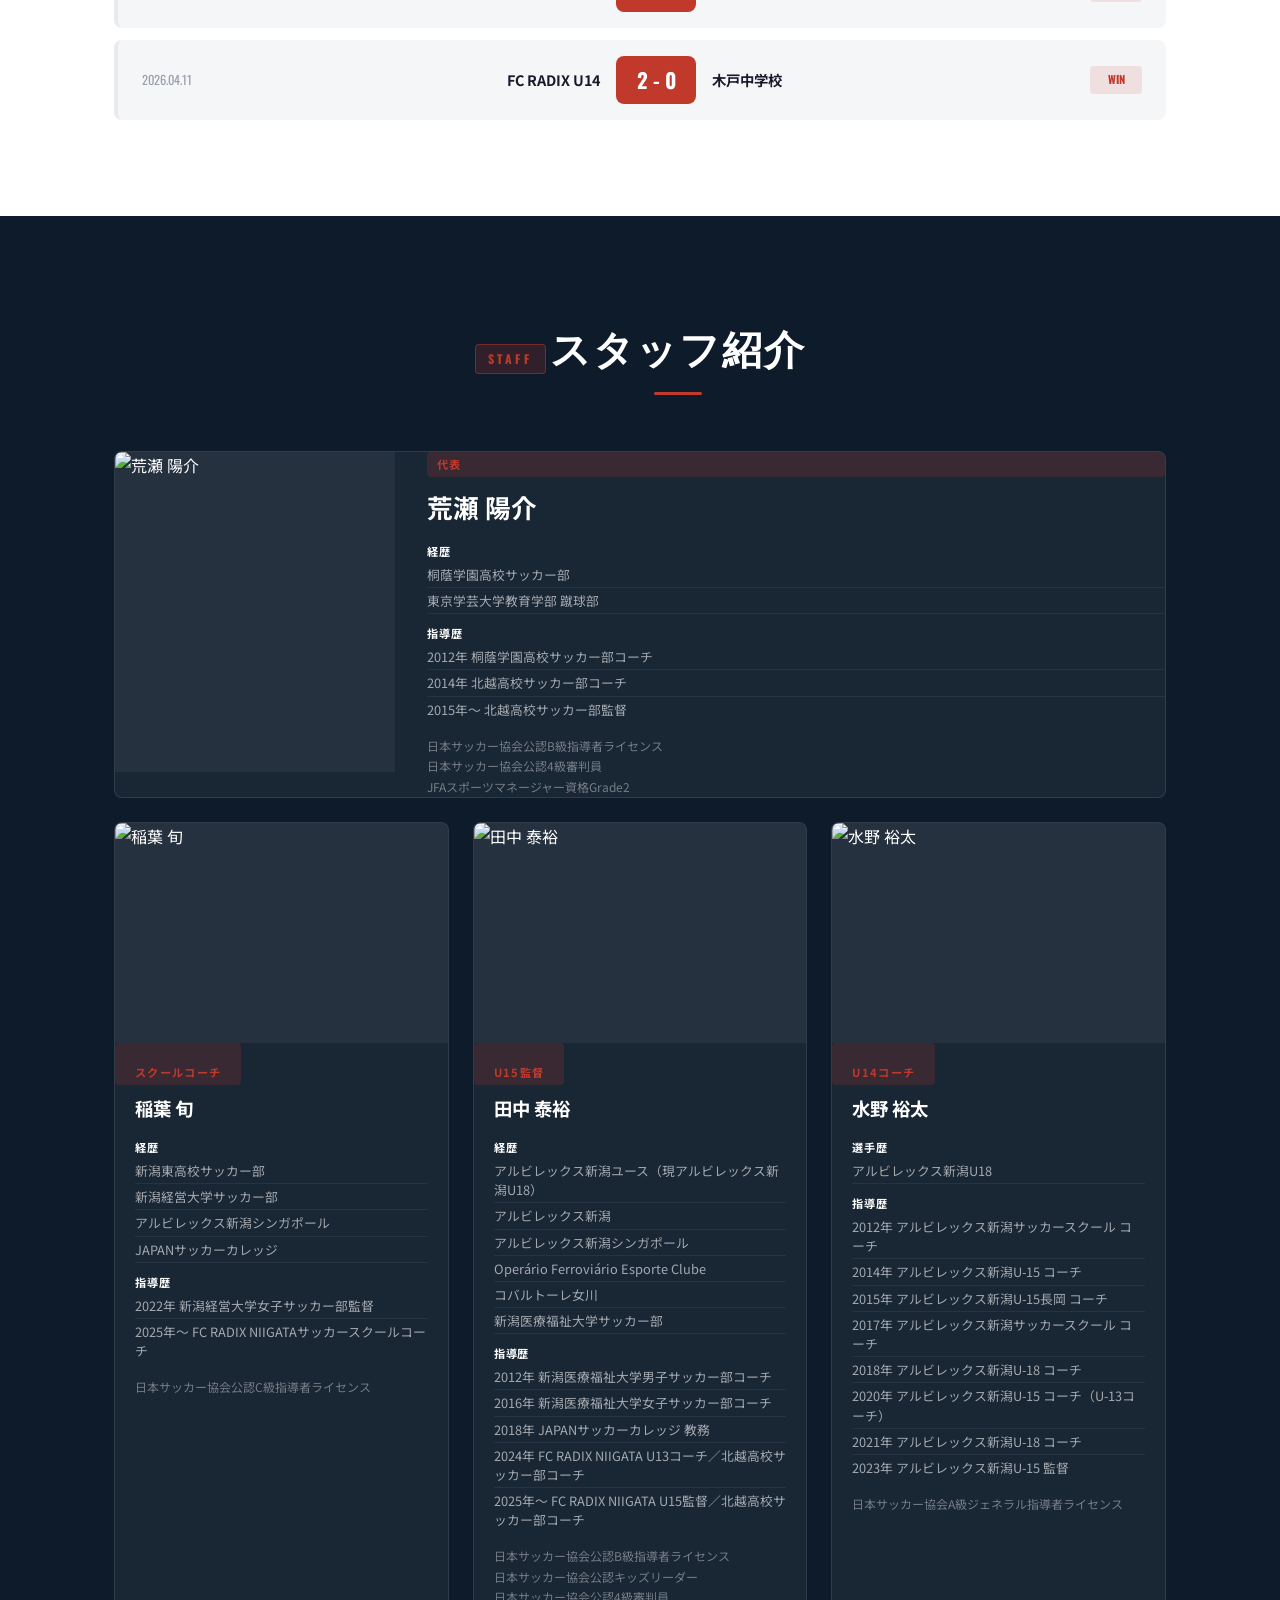
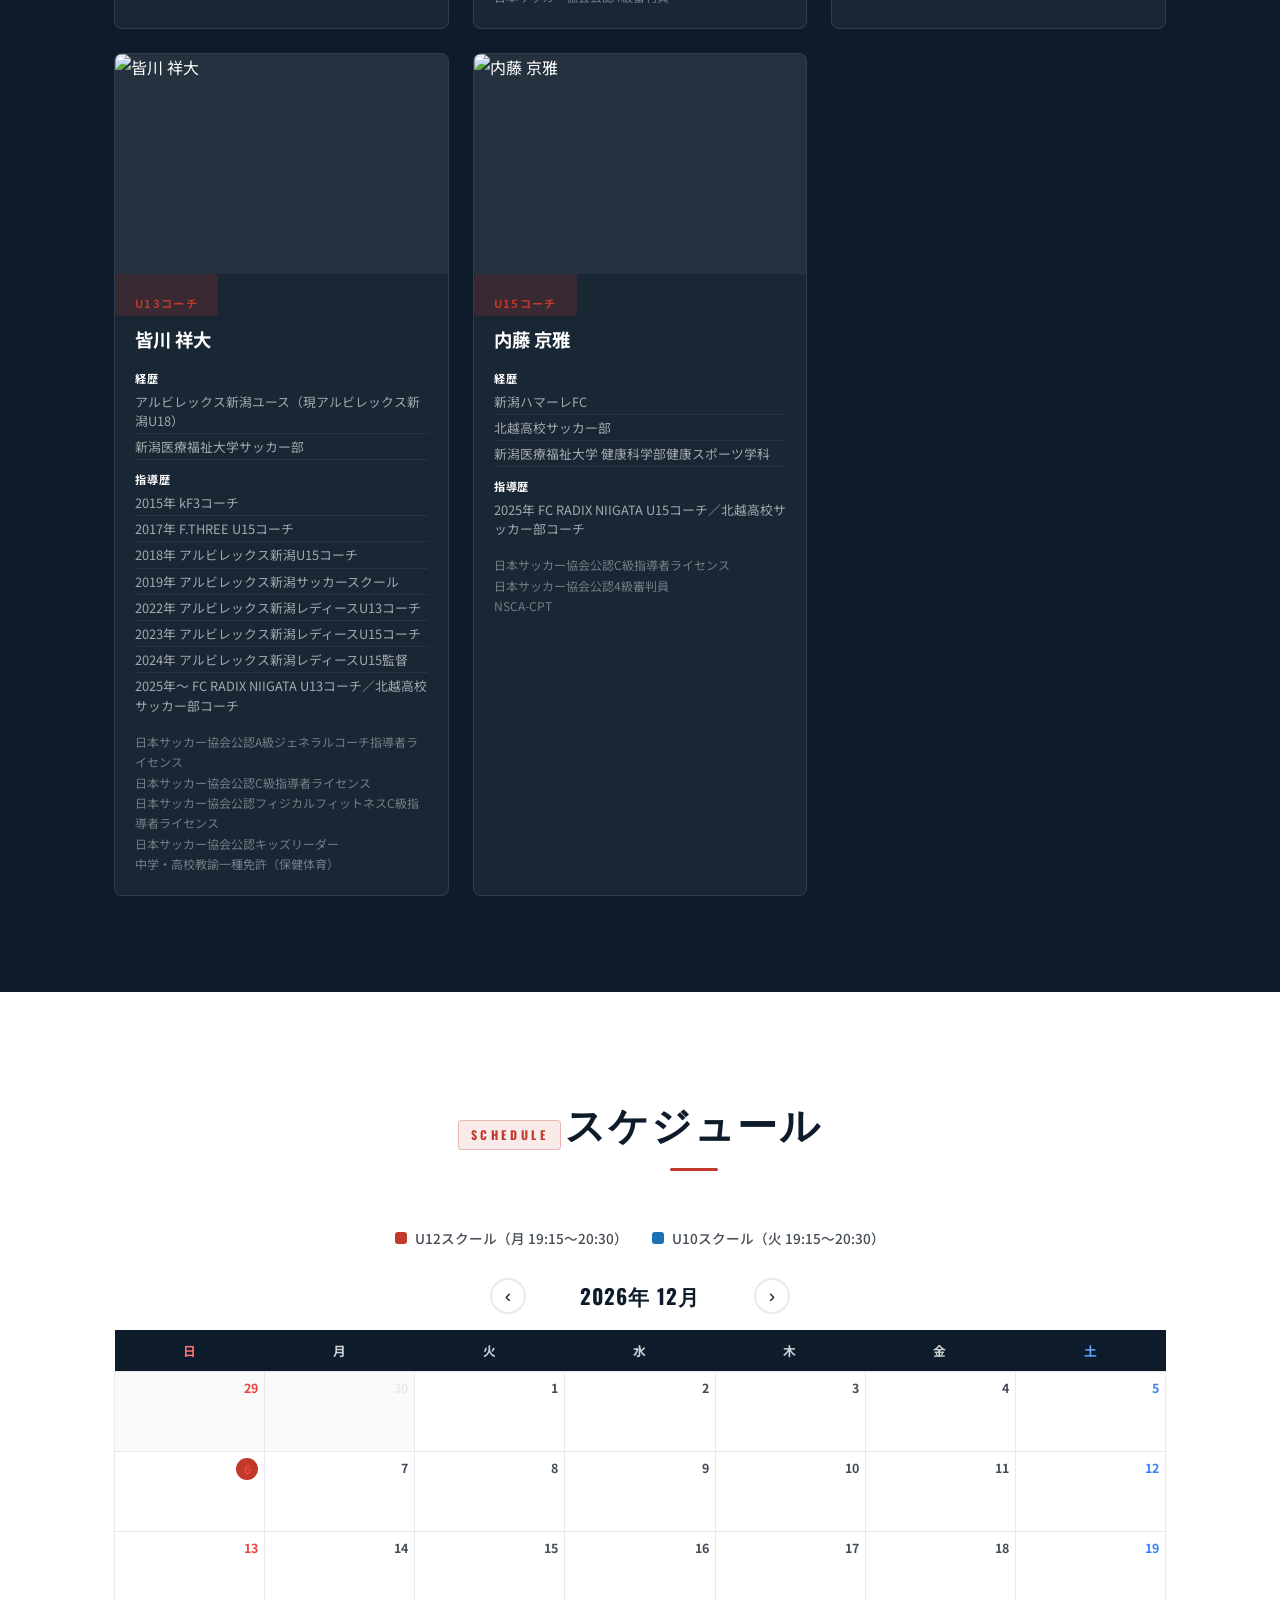
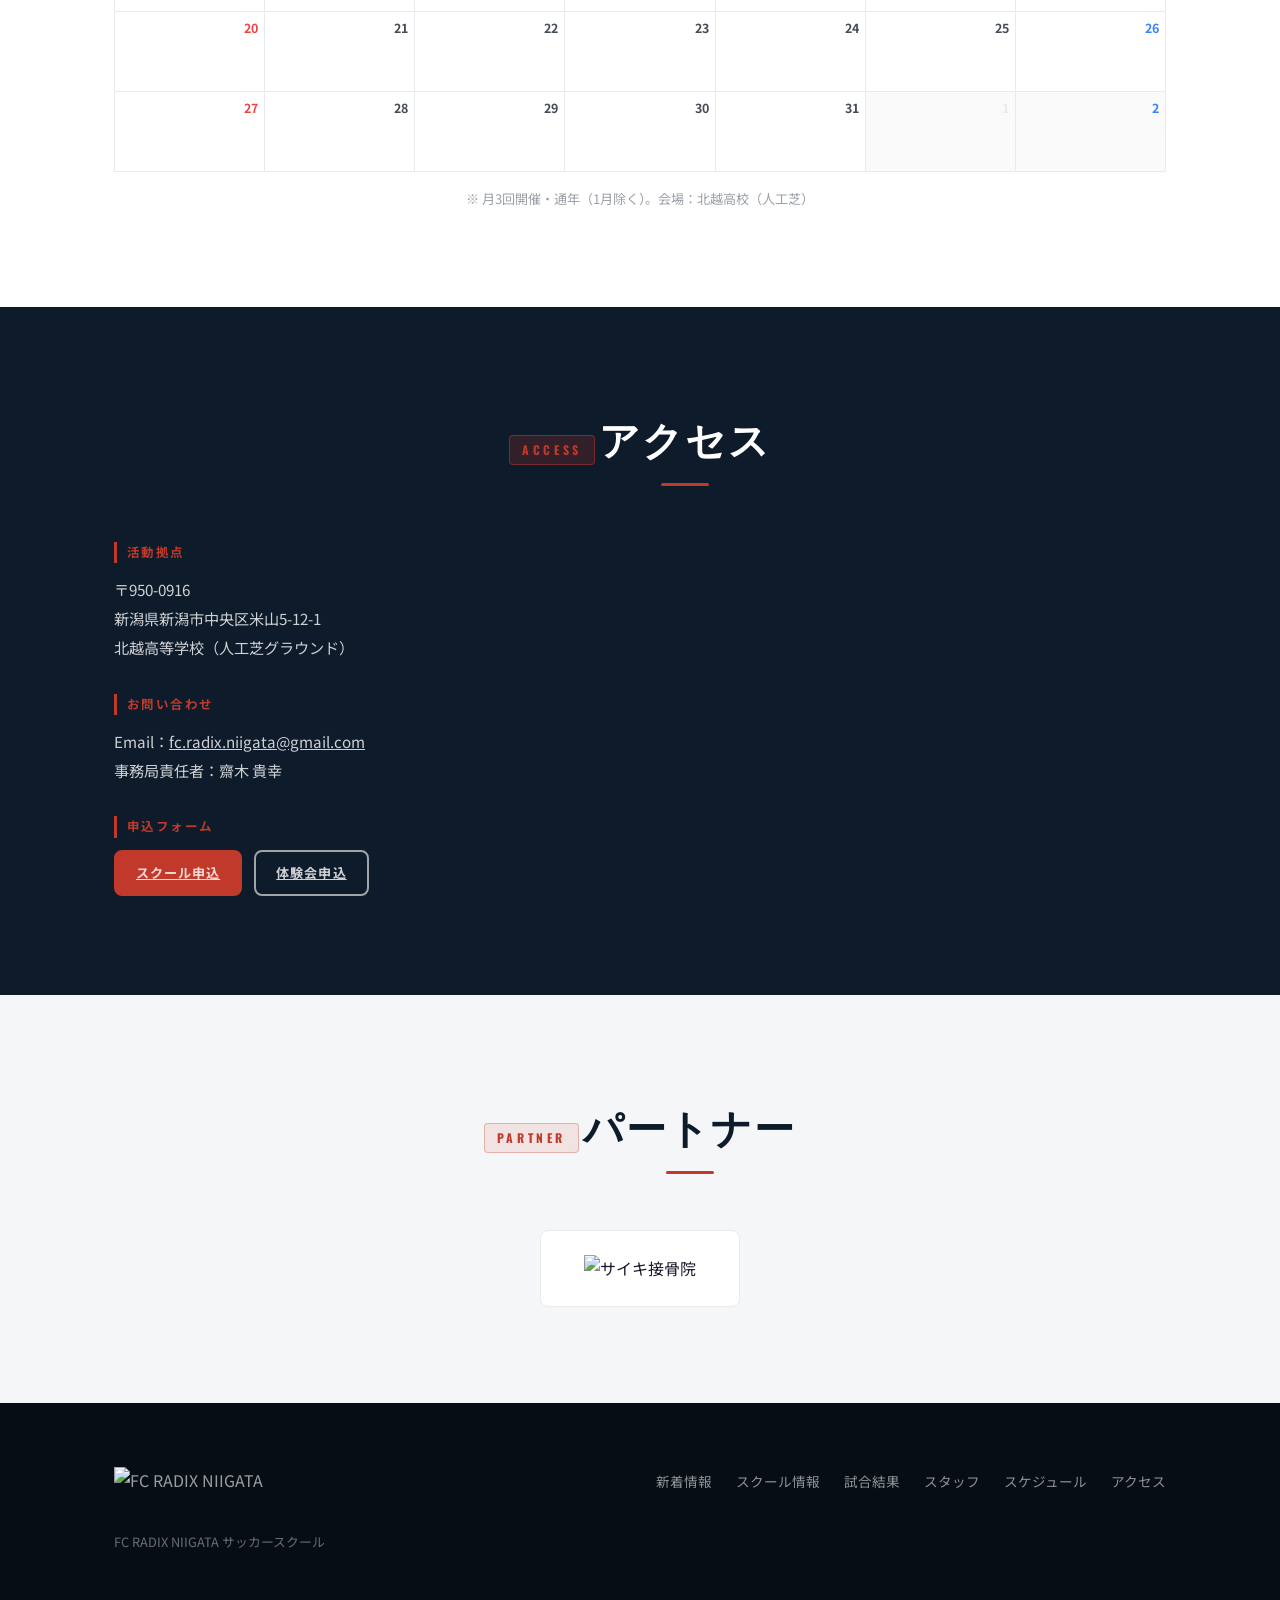
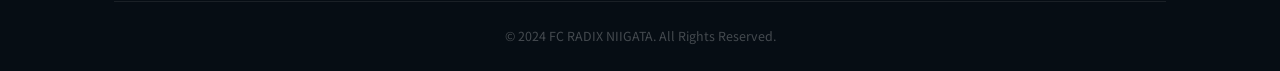
==== commit e03c0960: "スタッフ紹介をsgrum公式データで全更新 - 全スタッフの経歴・指導歴・ライセンスをsgrum.comの公式情報に統一 - 田中泰裕・水野裕太・皆川祥大の指導歴を大幅追加 - 経歴／指導歴のセクショ" ====
--- a/index.html
+++ b/index.html
@@ -409,13 +409,15 @@
         <div class="staff-badge">代表</div>
         <h3 class="staff-name">荒瀬 陽介</h3>
         <ul class="staff-detail">
+          <li class="staff-section-label">経歴</li>
           <li>桐蔭学園高校サッカー部</li>
-          <li>東京学芸大学蹴球部</li>
-          <li>2012年〜 桐蔭学園高校サッカー部コーチ</li>
-          <li>2014年〜 北越高校サッカー部コーチ</li>
+          <li>東京学芸大学教育学部 蹴球部</li>
+          <li class="staff-section-label">指導歴</li>
+          <li>2012年 桐蔭学園高校サッカー部コーチ</li>
+          <li>2014年 北越高校サッカー部コーチ</li>
           <li>2015年〜 北越高校サッカー部監督</li>
         </ul>
-        <p class="staff-license">B級指導者ライセンス／4級審判員<br>JFAスポーツマネージャーGrade2</p>
+        <p class="staff-license">日本サッカー協会公認B級指導者ライセンス<br>日本サッカー協会公認4級審判員<br>JFAスポーツマネージャー資格Grade2</p>
       </div>
 
       <!-- 稲葉 旬 -->
@@ -427,13 +429,16 @@
         <div class="staff-badge">スクールコーチ</div>
         <h3 class="staff-name">稲葉 旬</h3>
         <ul class="staff-detail">
+          <li class="staff-section-label">経歴</li>
           <li>新潟東高校サッカー部</li>
           <li>新潟経営大学サッカー部</li>
           <li>アルビレックス新潟シンガポール</li>
-          <li>2022年〜 新潟経営大学女子サッカー部監督</li>
-          <li>2025年〜 FC RADIX NIIGATAスクールコーチ</li>
-        </ul>
-        <p class="staff-license">C級指導者ライセンス</p>
+          <li>JAPANサッカーカレッジ</li>
+          <li class="staff-section-label">指導歴</li>
+          <li>2022年 新潟経営大学女子サッカー部監督</li>
+          <li>2025年〜 FC RADIX NIIGATAサッカースクールコーチ</li>
+        </ul>
+        <p class="staff-license">日本サッカー協会公認C級指導者ライセンス</p>
       </div>
 
       <!-- 田中 泰裕 -->
@@ -445,11 +450,21 @@
         <div class="staff-badge">U15監督</div>
         <h3 class="staff-name">田中 泰裕</h3>
         <ul class="staff-detail">
-          <li>アルビレックス新潟ユース</li>
+          <li class="staff-section-label">経歴</li>
+          <li>アルビレックス新潟ユース（現アルビレックス新潟U18）</li>
+          <li>アルビレックス新潟</li>
           <li>アルビレックス新潟シンガポール</li>
+          <li>Operário Ferroviário Esporte Clube</li>
+          <li>コバルトーレ女川</li>
           <li>新潟医療福祉大学サッカー部</li>
-        </ul>
-        <p class="staff-license">B級指導者ライセンス／4級審判員</p>
+          <li class="staff-section-label">指導歴</li>
+          <li>2012年 新潟医療福祉大学男子サッカー部コーチ</li>
+          <li>2016年 新潟医療福祉大学女子サッカー部コーチ</li>
+          <li>2018年 JAPANサッカーカレッジ 教務</li>
+          <li>2024年 FC RADIX NIIGATA U13コーチ／北越高校サッカー部コーチ</li>
+          <li>2025年〜 FC RADIX NIIGATA U15監督／北越高校サッカー部コーチ</li>
+        </ul>
+        <p class="staff-license">日本サッカー協会公認B級指導者ライセンス<br>日本サッカー協会公認キッズリーダー<br>日本サッカー協会公認4級審判員</p>
       </div>
 
       <!-- 水野 裕太 -->
@@ -461,11 +476,19 @@
         <div class="staff-badge">U14コーチ</div>
         <h3 class="staff-name">水野 裕太</h3>
         <ul class="staff-detail">
+          <li class="staff-section-label">選手歴</li>
           <li>アルビレックス新潟U18</li>
-          <li>アルビレックス新潟U-15 コーチ</li>
-          <li>アルビレックス新潟U-18 コーチ</li>
-        </ul>
-        <p class="staff-license">A級ジェネラル指導者ライセンス</p>
+          <li class="staff-section-label">指導歴</li>
+          <li>2012年 アルビレックス新潟サッカースクール コーチ</li>
+          <li>2014年 アルビレックス新潟U-15 コーチ</li>
+          <li>2015年 アルビレックス新潟U-15長岡 コーチ</li>
+          <li>2017年 アルビレックス新潟サッカースクール コーチ</li>
+          <li>2018年 アルビレックス新潟U-18 コーチ</li>
+          <li>2020年 アルビレックス新潟U-15 コーチ（U-13コーチ）</li>
+          <li>2021年 アルビレックス新潟U-18 コーチ</li>
+          <li>2023年 アルビレックス新潟U-15 監督</li>
+        </ul>
+        <p class="staff-license">日本サッカー協会A級ジェネラル指導者ライセンス</p>
       </div>
 
       <!-- 皆川 祥大 -->
@@ -477,11 +500,20 @@
         <div class="staff-badge">U13コーチ</div>
         <h3 class="staff-name">皆川 祥大</h3>
         <ul class="staff-detail">
-          <li>アルビレックス新潟ユース</li>
+          <li class="staff-section-label">経歴</li>
+          <li>アルビレックス新潟ユース（現アルビレックス新潟U18）</li>
           <li>新潟医療福祉大学サッカー部</li>
-          <li>アルビレックス新潟U15コーチ</li>
-        </ul>
-        <p class="staff-license">A級ジェネラルコーチ指導者ライセンス<br>中学・高校教諭一種免許（保健体育）</p>
+          <li class="staff-section-label">指導歴</li>
+          <li>2015年 kF3コーチ</li>
+          <li>2017年 F.THREE U15コーチ</li>
+          <li>2018年 アルビレックス新潟U15コーチ</li>
+          <li>2019年 アルビレックス新潟サッカースクール</li>
+          <li>2022年 アルビレックス新潟レディースU13コーチ</li>
+          <li>2023年 アルビレックス新潟レディースU15コーチ</li>
+          <li>2024年 アルビレックス新潟レディースU15監督</li>
+          <li>2025年〜 FC RADIX NIIGATA U13コーチ／北越高校サッカー部コーチ</li>
+        </ul>
+        <p class="staff-license">日本サッカー協会公認A級ジェネラルコーチ指導者ライセンス<br>日本サッカー協会公認C級指導者ライセンス<br>日本サッカー協会公認フィジカルフィットネスC級指導者ライセンス<br>日本サッカー協会公認キッズリーダー<br>中学・高校教諭一種免許（保健体育）</p>
       </div>
 
       <!-- 内藤 京雅 -->
@@ -493,11 +525,14 @@
         <div class="staff-badge">U15コーチ</div>
         <h3 class="staff-name">内藤 京雅</h3>
         <ul class="staff-detail">
+          <li class="staff-section-label">経歴</li>
+          <li>新潟ハマーレFC</li>
           <li>北越高校サッカー部</li>
-          <li>新潟医療福祉大学 健康スポーツ学科</li>
-          <li>2025年〜 FC RADIX NIIGATA U15コーチ</li>
-        </ul>
-        <p class="staff-license">C級指導者ライセンス／4級審判員<br>NSCA-CPT</p>
+          <li>新潟医療福祉大学 健康科学部健康スポーツ学科</li>
+          <li class="staff-section-label">指導歴</li>
+          <li>2025年 FC RADIX NIIGATA U15コーチ／北越高校サッカー部コーチ</li>
+        </ul>
+        <p class="staff-license">日本サッカー協会公認C級指導者ライセンス<br>日本サッカー協会公認4級審判員<br>NSCA-CPT</p>
       </div>
 
     </div>
--- a/style.css
+++ b/style.css
@@ -646,6 +646,16 @@
   line-height: 1.5;
 }
 .staff-detail li:last-child { border-bottom: none; }
+.staff-detail li.staff-section-label {
+  font-size: .7rem;
+  font-weight: 700;
+  color: var(--accent);
+  letter-spacing: .08em;
+  border-bottom: none;
+  margin-top: 8px;
+  padding-bottom: 2px;
+}
+.staff-detail li.staff-section-label:first-child { margin-top: 0; }
 .staff-license {
   font-size: .75rem;
   color: rgba(255,255,255,.4);
@@ -772,6 +782,7 @@
   white-space: nowrap;
   overflow: hidden;
   text-overflow: ellipsis;
+  text-align: center;
 }
 .cal-event.u12 { background: rgba(192,57,43,.12); color: var(--red); }
 .cal-event.u10 { background: rgba(26,111,181,.12); color: #1a6fb5; }
@@ -966,7 +977,8 @@
   /* カレンダー */
   .cal-table tbody td { height: 56px; padding: 3px; }
   .cal-day-num { font-size: .7rem; }
-  .cal-event { font-size: .58rem; padding: 1px 3px; }
+  .cal-event { font-size: .65rem; padding: 2px 4px; white-space: normal; text-align: center; }
+  .cal-event-time { display: none; }
   .cal-month-label { font-size: 1.1rem; min-width: 140px; }
   .cal-legend { gap: 12px; }
   .cal-legend-item { font-size: .75rem; }
